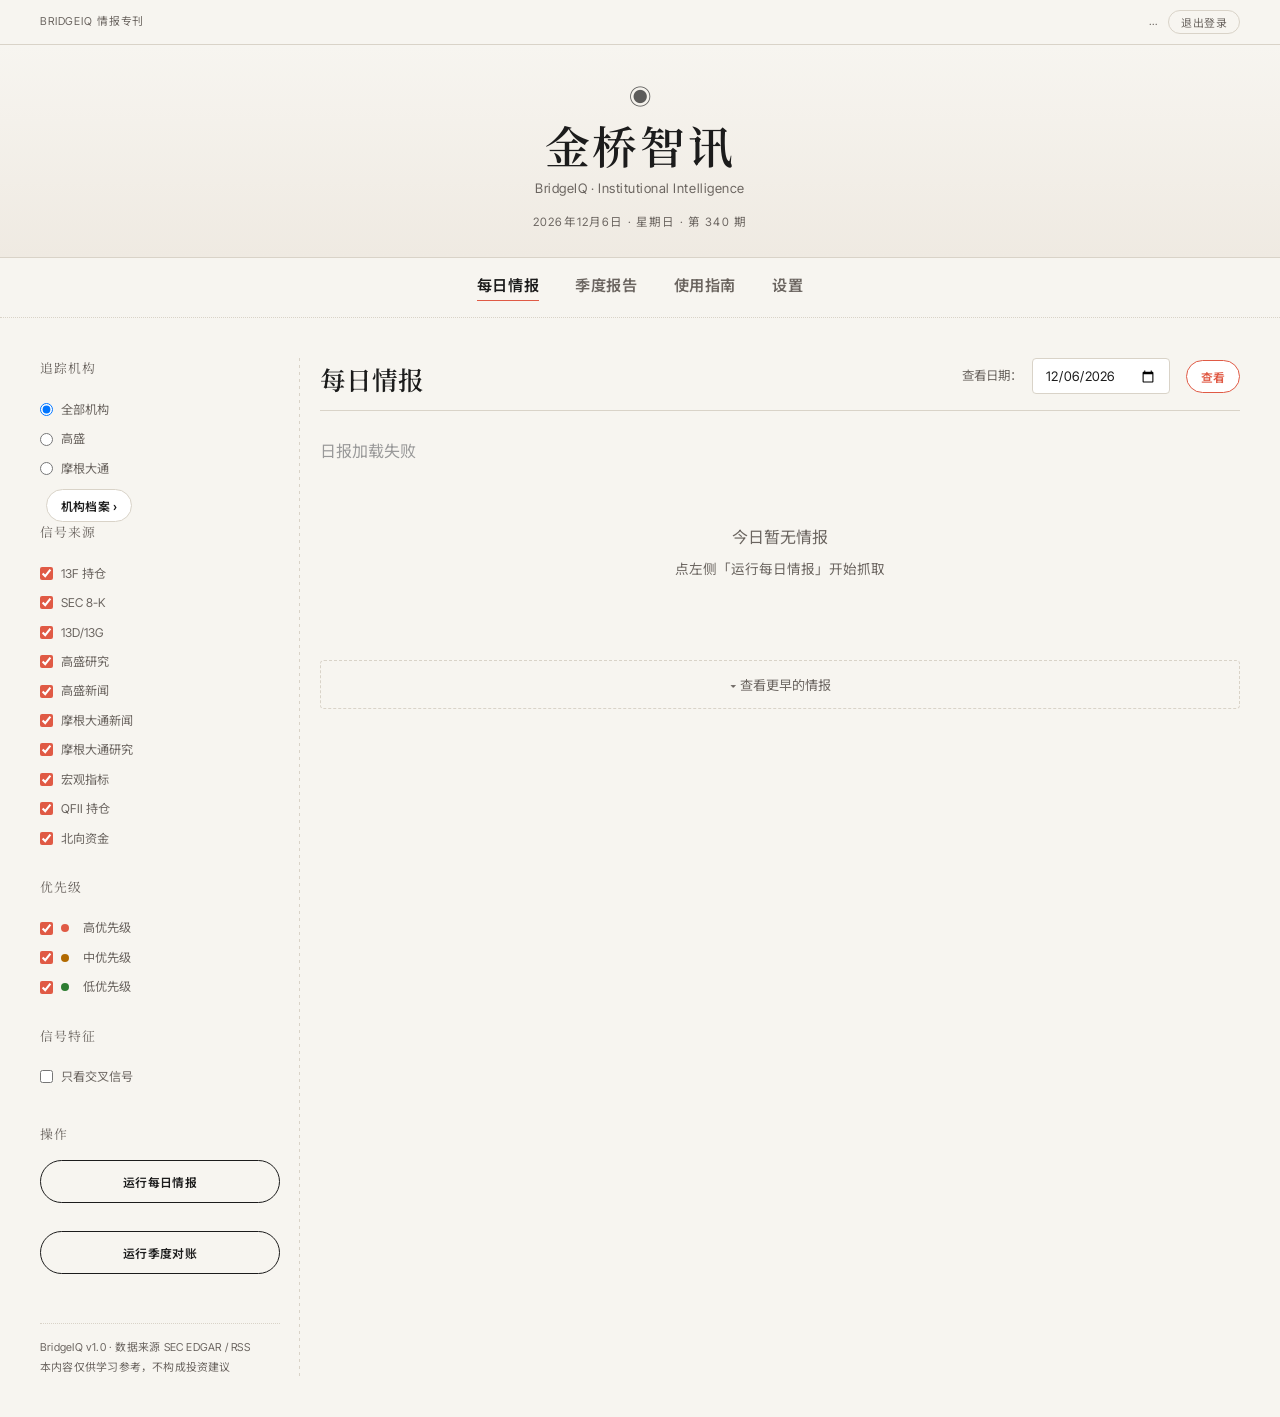
==== templates/dashboard.html @ b67dcf65 "merge: institution profile view" ====
<!DOCTYPE html>
<html lang="zh-CN">
<head>
    <meta charset="UTF-8">
    <meta name="viewport" content="width=device-width, initial-scale=1.0">
    <title>BridgeIQ 金桥智讯</title>
<link rel="preconnect" href="https://fonts.gstatic.com" crossorigin>
    <link rel="stylesheet" href="https://fonts.googleapis.com/css2?family=Inter+Tight:wght@400;500;600;700&family=Noto+Serif+SC:ital,wght@0,400;0,600;0,700;1,400;1,600&family=Noto+Sans+SC:wght@400;500;700&family=JetBrains+Mono:wght@500&display=swap" media="print" onload="this.media='all'">
    <link rel="stylesheet" href="/static/css/magazine.css">
</head>
<body>

<!-- Mobile topbar + drawer mask (desktop: display:none) -->
<div class="mobile-topbar">
    <button class="menu-btn" onclick="toggleDrawer()" aria-label="菜单">☰</button>
    <span class="page-title" id="mobilePageTitle">每日情报</span>
</div>
<div class="mobile-mask" id="mobileMask" onclick="toggleDrawer(false)"></div>

<!-- ====== TOP BAR ====== -->
<div class="topbar">
    <span>BridgeIQ 情报专刊</span>
    <span class="user-chip"><span id="currentUser">…</span><button class="logout-btn" onclick="logout()">退出登录</button></span>
</div>

<!-- ====== MASTHEAD ====== -->
<header class="masthead">
    <div class="mark">◉</div>
    <div class="title">金桥智讯</div>
    <div class="sub">BridgeIQ · Institutional Intelligence</div>
    <div class="date" id="mastheadDate"></div>
</header>

<!-- ====== NAV ====== -->
<ul class="nav-strip" id="mainNav">
    <li class="active" data-view="daily">每日情报</li>
    <li data-view="quarter">季度报告</li>
    <li data-view="guide">使用指南</li>
    <li data-view="settings">设置</li>
</ul>

<div class="paper-body">
<!-- ====== LEFT RAIL ====== -->
<aside class="left-rail" id="leftRail">
    <div class="rail-section" id="signalFilterSection" style="display:none;">
        <h3>追踪机构</h3>
        <div class="signal-filter" id="institutionFilterBox">
            <label><input type="radio" name="institution" checked onchange="onInstitutionChange()" value=""> 全部机构</label>
            <label><input type="radio" name="institution" onchange="onInstitutionChange()" value="gs"> 高盛</label>
            <label><input type="radio" name="institution" onchange="onInstitutionChange()" value="jpm"> 摩根大通</label>
            <button type="button" class="btn-sm" style="margin-top:6px" onclick="switchMainView('institution')">机构档案 ›</button>
        </div>
        <h3>信号来源</h3>
        <div class="signal-filter">
            <span id="sourceFilterBox">
            <label><input type="checkbox" checked onchange="onFilterChange()" class="filter-source" value="13F"> 13F 持仓</label>
            <label><input type="checkbox" checked onchange="onFilterChange()" class="filter-source" value="8-K"> SEC 8-K</label>
            <label><input type="checkbox" checked onchange="onFilterChange()" class="filter-source" value="13D/13G"> 13D/13G</label>
            <label><input type="checkbox" checked onchange="onFilterChange()" class="filter-source" value="research_view"> 高盛研究</label>
            <label><input type="checkbox" checked onchange="onFilterChange()" class="filter-source" value="news"> 高盛新闻</label>
            <label><input type="checkbox" checked onchange="onFilterChange()" class="filter-source" value="news_jpm"> 摩根大通新闻</label>
            <label><input type="checkbox" checked onchange="onFilterChange()" class="filter-source" value="jpm_research"> 摩根大通研究</label>
            <label><input type="checkbox" checked onchange="onFilterChange()" class="filter-source" value="macro_view"> 宏观指标</label>
            <label><input type="checkbox" checked onchange="onFilterChange()" class="filter-source" value="qfii"> QFII 持仓</label>
            <label><input type="checkbox" checked onchange="onFilterChange()" class="filter-source" value="northbound"> 北向资金</label>
            </span>
        </div>
        <h3 class="mt-24">优先级</h3>
        <div class="signal-filter">
            <label><input type="checkbox" checked onchange="onFilterChange()" class="filter-strength" value="high"> <span class="dot dot-high"></span>高优先级</label>
            <label><input type="checkbox" checked onchange="onFilterChange()" class="filter-strength" value="medium"> <span class="dot dot-medium"></span>中优先级</label>
            <label><input type="checkbox" checked onchange="onFilterChange()" class="filter-strength" value="low"> <span class="dot dot-low"></span>低优先级</label>
        </div>
        <h3 class="mt-24">信号特征</h3>
        <div class="signal-filter">
            <label><input type="checkbox" id="filterCrossOnly" onchange="onFilterChange()"> 只看交叉信号</label>
        </div>
    
    </div>

    <div class="rail-section">
        <h3>操作</h3>
        <button class="run-btn" id="runDailyBtn" onclick="runDailyIntel()">运行每日情报</button>
        <div class="run-msg" id="runDailyMsg"></div>
        <button class="run-btn" id="runPipelineBtn" onclick="runPipeline()">运行季度对账</button>
        <div class="run-msg" id="runPipelineMsg"></div>
    </div>

    <div class="rail-note">
        BridgeIQ v1.0 · 数据来源 SEC EDGAR / RSS<br>
        本内容仅供学习参考，不构成投资建议
    </div>
</aside>

<!-- ====== MAIN CONTENT ====== -->
<main class="main-col" id="mainContent">
    <div class="loading">加载中...</div>
</main>
</div>

<!-- ====== USER GUIDE (rendered into #mainContent on demand) ====== -->
<template id="guideTpl">
<div class="guide-doc">
    <div class="guide-hero">
        <h2>系统使用指南</h2>
        <p>看完这一页，就能独立使用 BridgeIQ。</p>
        <div class="guide-toc">
            <a href="#g-what">系统是什么</a>
            <a href="#g-start">三分钟上手</a>
            <a href="#g-sources">信号源科普</a>
            <a href="#g-priority">优先级</a>
            <a href="#g-pages">页面说明</a>
            <a href="#g-freq">更新频率</a>
            <a href="#g-faq">常见问题</a>
        </div>
    </div>

    <div class="card" id="g-what">
        <h3>一、这个系统是干什么的？</h3>
        <p>一句话：<strong>自动盯着高盛、摩根大通等外资机构在公开市场上的各种动作，每天汇总成一份中文情报送到你眼前。</strong></p>
        <p>美国证监会（SEC）要求像高盛这样的大机构定期公开披露大量信息，比如买了哪些股票、公司发生了什么大事。这些信息虽然公开，但分散在不同网站、全是英文、格式晦涩。本系统会自动把它们抓回来，由 AI 筛选出重要内容并翻译成中文，整理成你每天花几分钟就能看完的情报日报。</p>
        <div class="warn">所有信息都来自公开渠道，且存在不同程度的滞后；本系统仅供学习参考，<strong>不构成任何投资建议</strong>。</div>
    </div>

    <div class="card" id="g-start">
        <h3>二、三分钟快速上手</h3>
        <ol>
            <li><strong>打开网页</strong>，默认就是「每日情报」页：最上面是 AI 自动生成的今日日报，下面是一条一条的原始信号。</li>
            <li>今天还没有情报？点左侧边栏的 <strong>「运行每日情报」</strong>，等一两分钟，页面会自动刷新出结果。</li>
            <li><strong>高优先级信号</strong>的 AI 解读会自动生成并直接展示；其它信号感兴趣就点卡片上的 <strong>「AI 解读」</strong>，AI 会用中文解释这条消息意味着什么。</li>
            <li>想看高盛上个季度到底买了什么股票？点左侧 <strong>「季度报告」</strong>。</li>
            <li>手机上也能用：点左上角 <strong>☰</strong> 展开同样的菜单，功能完全一致。</li>
        </ol>
    </div>

    <div class="card" id="g-sources">
        <h3>三、信号源科普（重点）</h3>
        <p>系统的情报来自多个「信号源」，左侧边栏的「信号筛选」里可以按来源勾选/取消。下面逐一解释每个来源是什么意思。</p>

        <h4><span class="src-tag t13f">13F</span>13F 持仓 —— 高盛每个季度买了什么股票</h4>
        <p><strong>是什么：</strong>SEC 规定，凡是管理资产超过 1 亿美元的投资机构，每个季度结束后都必须提交一份叫「13F」的表格，如实列出自己持有的全部美股（哪些公司、多少股、值多少钱）。高盛也必须提交。</p>
        <p><strong>有什么用：</strong>这是唯一能直接看到「高盛买了什么」的官方渠道。对比前后两个季度的 13F，就能看出它在加仓什么、抛售什么。</p>
        <div class="warn">两个重要局限：① <strong>滞后最长 45 天</strong>——比如一季度的持仓最晚 5 月 15 日才披露，你看到的是一两个月前的动作；② 13F 只包含<strong>美股多头持仓</strong>，看不到做空、债券、期权等操作。所以它适合观察中长期布局，不适合抄短线作业。</div>

        <h4><span class="src-tag t8k">8-K</span>SEC 8-K —— 公司突发大事的「官方快讯」</h4>
        <p><strong>是什么：</strong>上市公司一旦发生重大事件，必须在 <strong>4 个工作日</strong>内向 SEC 提交一份「8-K」临时报告。所谓重大事件包括：高管辞职或上任、并购收购、财报发布、债务违约、退市风险等。</p>
        <p><strong>有什么用：</strong>8-K 相当于公司突发新闻的「官方版本」，比媒体报道更权威、更及时。系统会盯住高盛自身及关联公司的 8-K，一有大事你马上就能看到。</p>

        <h4><span class="src-tag t13d">13D/13G</span>13D / 13G —— 大股东「举牌」公告</h4>
        <p><strong>是什么：</strong>任何投资者买入某家上市公司超过 <strong>5%</strong> 的股份，都必须向 SEC 公开申报，俗称「举牌」。申报分两种：</p>
        <ul>
            <li><strong>13D（积极投资）</strong>：买方打算干预公司经营（比如要求更换管理层、推动并购），必须在 10 天内申报。出现 13D 通常意味着「大事要发生」。</li>
            <li><strong>13G（被动投资）</strong>：买方只是单纯财务投资、不打算插手管理，申报期限更宽松。高盛这类机构的大部分持仓走的就是 13G。</li>
        </ul>
        <p><strong>有什么用：</strong>当高盛对某家公司的持股突破 5% 时，13D/13G 能比 13F 更早暴露它的重仓动作，是弥补 13F 滞后的重要补充。</p>

        <h4>三个 SEC 信号源对比</h4>
        <table>
            <tr><th>信号源</th><th>回答的问题</th><th>披露频率</th><th>时效性</th></tr>
            <tr><td><strong>13F</strong></td><td>高盛整体持仓长什么样？</td><td>每季度一次</td><td>滞后最长 45 天</td></tr>
            <tr><td><strong>8-K</strong></td><td>公司出了什么突发大事？</td><td>事件发生后 4 个工作日内</td><td>很及时</td></tr>
            <tr><td><strong>13D/13G</strong></td><td>谁在重仓（超过 5%）某公司？</td><td>突破 5% 后申报（13D 为 10 天内）</td><td>较及时</td></tr>
        </table>

        <h4>其他信号源</h4>
        <ul>
            <li><strong>高盛研究</strong>：高盛官方发布的研究观点和市场展望。</li>
            <li><strong>新闻</strong>：主流财经媒体中与高盛相关的报道（系统会自动过滤和高盛无关的噪音）。</li>
            <li><strong>宏观指标</strong>：高盛经济学家对美联储利率、GDP 等宏观问题的最新判断。</li>
            <li><strong>自定义网页 / 主题订阅</strong>：在「设置」里添加你关心的网页或关键词主题，系统会一并盯梢，由 AI 预筛出相关内容。</li>
        </ul>
    </div>

    <div class="card" id="g-priority">
        <h3>四、信号优先级怎么看？</h3>
        <p>每条信号都会被自动评一个优先级，左侧筛选区可以按优先级过滤：</p>
        <ul>
            <li><span class="dot dot-high"></span><strong>高优先级</strong>：值得当天就看，比如大额持仓变动、高管变动、官方重大公告。这类信号的 AI 解读会在抓取后自动生成，直接展示在卡片下方，无需点击。</li>
            <li><span class="dot dot-medium"></span><strong>中优先级</strong>：有一定参考价值，扫一眼标题即可。</li>
            <li><span class="dot dot-low"></span><strong>低优先级</strong>：背景信息，知道有这回事就行。</li>
        </ul>
        <div class="tip">日常用法：只看「高优先级」加顶部 AI 日报，一分钟掌握全局；有空再展开中低优先级。</div>
    </div>

    <div class="card" id="g-pages">
        <h3>五、各个页面怎么用</h3>
        <h4>每日情报（默认页）</h4>
        <ul>
            <li><strong>顶部 AI 日报</strong>：当天所有信号的 AI 中文汇总，先读它。</li>
            <li><strong>今日情报列表</strong>：一条条原始信号。高优先级信号的 AI 解读已自动展开在卡片下方；中低优先级信号点「AI 解读」生成详解（结果有缓存，不重复消耗 AI 额度）。</li>
            <li><strong>查看日期</strong>：页面顶部可选择任意历史日期回溯当天的情报。</li>
            <li><strong>更早的情报</strong>：页面底部折叠区，展开可看最近 30 天。</li>
            <li><strong>重新生成日报</strong>：系统每小时自动抓取，抓到新情报后会自动重写日报，一般不用你操心。如果刚好在新情报入库、日报还没自动更新的间隙，卡片上会出现橙色提醒（"生成时只有 N 条，现在已有 M 条"），点卡片底部的「重新生成」可以不等定时任务、立刻让 AI 基于最新情报重写一份。</li>
        </ul>
        <h4>季度报告</h4>
        <ul>
            <li>页面顶部下拉框选择季度，下方标签栏可切换：<strong>全部</strong>（一屏到底的长页面，依次为：AI 季度洞察 → 重点标的分析 → 持仓变化 → 高优先级信号 → 前十大持仓）、<strong>概览</strong>（关键数据）、<strong>AI 分析</strong>（含 AI 季度洞察：调仓解读、A 股题材映射、宏观看点）、<strong>持仓变化</strong>（与上一季度对比：新建仓/增持/减持/清仓）、<strong>多源信号</strong>（当季相关情报）、<strong>持仓明细</strong>（默认按公司汇总，可切换"原始明细"）。</li>
            <li><strong>AI 季度洞察</strong>和<strong>重点标的分析</strong>都可以点「重新生成」刷新内容。</li>
        </ul>
        <h4>设置</h4>
        <ul>
            <li><strong>大模型管理</strong>：配置 AI 的 API Key（支持 Kimi 等 Anthropic 兼容接口），可添加多个模型并设置默认。</li>
            <li><strong>信号源开关</strong>：不想看的来源直接关掉，流水线会跳过它。</li>
            <li><strong>自定义源</strong>：添加自己的网页源 / 主题订阅，AI 会帮你预筛内容是否相关。</li>
        </ul>
        <h4>左侧两个按钮的区别</h4>
        <ul>
            <li><strong>运行每日情报</strong>：立刻抓取今天的多源信号并生成日报（平时系统每小时自动跑一次，这个按钮用于你想「现在就要」的时刻）。</li>
            <li><strong>运行季度对账</strong>：抓取最新的 13F 持仓并生成季度报告（系统每周一早 9 点自动检查一次有没有新的 13F 申报；13F 本身每季度才披露一次，所以平时大多空手而归，披露截止日后用它手动补跑即可）。</li>
        </ul>
        <p>两个按钮点击后都会出现<strong>实时进度面板</strong>：左侧显示流水线的四个步骤，右侧逐个信号源显示抓取状态（进行中 → 成功 / 失败），让你清楚知道系统正在做什么。</p>
    </div>

    <div class="card" id="g-freq">
        <h3>六、各板块更新频率</h3>
        <p>系统在后台有一个定时任务，自动保持各板块内容新鲜。下面是每个板块的更新节奏（全部为北京时间）：</p>
        <table>
            <tr><th>板块</th><th>更新频率</th><th>说明</th></tr>
            <tr><td><strong>每日情报信号</strong></td><td>每小时自动抓取一次（整点）</td><td>8-K、13D/13G、高盛研究、新闻、宏观、自定义源全部每小时扫一遍，只抓新内容</td></tr>
            <tr><td><strong>AI 每日日报</strong></td><td>抓到新情报后自动重新生成</td><td>没有新情报时不重复生成，不浪费 AI 额度</td></tr>
            <tr><td><strong>单条 AI 解读</strong></td><td>高优先级：抓取后自动生成；其它：手动点击生成</td><td>生成后缓存并自动展开（高优先级），重复看不消耗额度</td></tr>
            <tr><td><strong>13F 持仓（季度对账）</strong></td><td>每周一早 9 点自动检查</td><td>13F 本身每季度才披露一次（截止日 5/15、8/14、11/14、2/14），平时检查多为空跑</td></tr>
            <tr><td><strong>季度报告（AI 洞察、重点标的）</strong></td><td>生成后长期缓存</td><td>内容不会自动变，点「重新生成」才会更新</td></tr>
            <tr><td><strong>历史情报保留</strong></td><td>最近 90 天</td><td>更早的信号随每次抓取自动清理，历史日报和季度报告不受影响</td></tr>
        </table>
        <div class="tip">所有自动任务失败都不会影响你已保存的数据，下次到点会自动重试；手动按钮随时可用。</div>
    </div>

    <div class="card" id="g-faq">
        <h3>七、常见问题</h3>
        <p><strong>Q：为什么 13F 持仓数据是一两个月前的？</strong><br>
        A：这是 SEC 规则决定的，所有机构都一样，最长滞后 45 天。想更早发现重仓线索，多留意 13D/13G 信号。</p>
        <p><strong>Q：为什么有些新闻看起来和高盛关系不大？</strong><br>
        A：系统默认只保留与高盛相关的新闻并会定期清理噪音；如有个别漏网之鱼，可在设置里关闭「新闻」源，或调整自定义主题。</p>
        <p><strong>Q：日报里写的条数和下面的实际情报数量对不上？</strong><br>
        A：情报是全天陆续入库的。系统每小时抓到新情报后会自动重写日报，一般过一会儿数量就对上了；如果你正好卡在新情报刚入库、日报还没自动更新的间隙，卡片上会出现橙色提醒，点「重新生成」可立刻更新到最新内容。</p>
        <p><strong>Q：AI 解读和日报会重复消耗额度吗？</strong><br>
        A：不会重复消耗。单条解读和每日日报都有缓存，同一内容只调用一次 AI。会触发新调用的情况只有三种：高优先级信号抓取后自动生成解读、系统抓到新情报自动更新日报、你主动点「AI 解读」或「重新生成」。</p>
        <p><strong>Q：我的 API Key 安全吗？</strong><br>
        A：Key 只保存在你自己服务器的本地数据库里，不会外传；代码中也没有硬编码任何密钥。</p>
        <p><strong>Q：手机上功能完整吗？</strong><br>
        A：完整。点左上角 ☰ 展开菜单，所有功能都能使用。</p>
        <div class="warn">再次提醒：本系统所有内容仅供学习参考，不构成投资建议。投资有风险，决策需谨慎。</div>
    </div>
</div>
</template>

<script>
// ====== Auth: redirect to login on 401 for every API call ======
const _rawFetch = window.fetch.bind(window);
window.fetch = async (...args) => {
    const resp = await _rawFetch(...args);
    if (resp.status === 401 && !String(args[0]).includes('/api/auth/')) {
        window.location.href = '/login';
    }
    return resp;
};

let currentUser = null; // {username, role}

// ====== State ======
let currentQuarter = null;
let reportData = null;
let reports = [];
let currentQuarterTab = 'all'; // 'all' = stacked long page
let currentInstitution = '';
let dailyData = [];       // signals from /api/signals/recent (earlier range view)
let todayData = [];       // today's signals (today view)
let dailyDays = 30;       // current day range
let currentView = 'daily'; // 'daily' | 'quarter'

// ====== Logout ======
async function logout() {
    try { await fetch('/api/auth/logout', {method: 'POST'}); } catch(e) { /* ignore */ }
    window.location.href = '/login';
}

// ====== Init ======
async function init() {
    onInstitutionChange();
    // Masthead date: today + weekday + issue number (day of year)
    const now = new Date();
    const weekDays = ['星期日', '星期一', '星期二', '星期三', '星期四', '星期五', '星期六'];
    const issue = Math.floor((now - new Date(now.getFullYear(), 0, 1)) / 86400000) + 1;
    const dateEl = document.getElementById('mastheadDate');
    if (dateEl) {
        dateEl.textContent = `${now.getFullYear()}年${now.getMonth() + 1}月${now.getDate()}日 · ${weekDays[now.getDay()]} · 第 ${String(issue).padStart(3, '0')} 期`;
    }

    // Who am I? (middleware already guarantees a session; this drives role-based UI)
    try {
        const me = await (await fetch('/api/auth/me')).json();
        currentUser = me;
        const whoEl = document.getElementById('currentUser');
        if (whoEl) {
            const roleName = me.role === 'admin' ? '管理员' : '普通用户';
            whoEl.innerHTML = `${esc(me.username)}<span class="role-tag">${roleName}</span>`;
        }
        if (me.role !== 'admin') {
            const settingsNav = document.querySelector('#mainNav li[data-view="settings"]');
            if (settingsNav) settingsNav.style.display = 'none';
        }
    } catch(e) { console.error('Failed to load current user', e); }

    // Bind main nav (每日情报)
    document.querySelectorAll('#mainNav li').forEach(li => {
        li.addEventListener('click', () => switchMainView(li.dataset.view));
    });

    // Preload report list in background
    try {
        const resp = await fetch('/api/reports?institution=' + quarterInst());
        reports = await resp.json();
        if (reports.length > 0) currentQuarter = reports[0].quarter;
    } catch(e) { console.error('Failed to load reports', e); }

    // Default: daily intel view
    await buildSourceFilters();
    await switchMainView('daily');
    syncPipelineButton();
}

let _sourceLabels = {};

async function buildSourceFilters() {
    try {
        const resp = await fetch('/api/settings/sources');
        const sources = await resp.json();
        const box = document.getElementById('sourceFilterBox');
        if (!box) return;
        const prev = new Set([...document.querySelectorAll('.filter-source:checked')].map(cb => cb.value));
        box.innerHTML = sources.map(s => {
            _sourceLabels[s.name] = s.label;
            const checked = prev.size === 0 || prev.has(s.name) ? 'checked' : '';
            return `<label><input type="checkbox" ${checked} onchange="onFilterChange()" class="filter-source" value="${esc(s.name)}"> ${esc(s.label)}</label>`;
        }).join('');
    } catch(e) { console.error('Failed to build source filters', e); }
}

let loadSeq = 0;

async function loadQuarter(quarter) {
    currentQuarter = quarter;
    const seq = ++loadSeq;
    document.getElementById('mainContent').innerHTML = '<div class="loading">加载中...</div>';

    const inst = quarterInst();
    const reportUrl = inst === 'gs' ? `/reports/${quarter}.html` : `/reports/${inst}/${quarter}.html`;
    try {
        // JPM quarterly signals are out of scope (daily pipeline covers JPM);
        // only GS has a quarterly signal run to fetch.
        const [reportResp, signalsResp] = await Promise.all([
            fetch(reportUrl),
            inst === 'gs' ? fetch(`/api/signals/${quarter}`) : Promise.resolve(null),
        ]);
        if (reportResp.status === 404) {
            if (seq !== loadSeq) return;
            const label = inst === 'gs' ? '高盛' : '摩根大通';
            document.getElementById('mainContent').innerHTML =
                `<div class="loading">${label} ${quarter} 季度报告尚未生成，点击「运行季度对账」生成</div>`;
            return;
        }
        const html = await reportResp.text();
        const parser = new DOMParser();
        const doc = parser.parseFromString(html, 'text/html');

        // Signals come from the JSON API (404 = this quarter has no signal run yet)
        let signals = [];
        let sourceStatus = {};
        let signalsError = false;
        if (signalsResp && signalsResp.ok) {
            const signalData = await signalsResp.json();
            signals = Array.isArray(signalData.signals) ? signalData.signals : [];
            sourceStatus = signalData.source_status || {};
        } else if (signalsResp && signalsResp.status !== 404) {
            signalsError = true;
        }

        // Ignore stale responses if the user clicked another quarter meanwhile
        if (seq !== loadSeq) return;

        // Analysis and holdings are still extracted from the static HTML report
        reportData = {
            quarter: quarter,
            generated_at: extractMeta(doc, '报告生成时间'),
            sentiment: extractMeta(doc, '情绪信号'),
            confidence: extractMeta(doc, '置信度'),
            analysis: {
                summary: extractSection(doc, '总体摘要'),
                concentration: extractSection(doc, '集中度分析'),
                topHoldings: extractSection(doc, '前十大重仓股分析'),
                sector: extractSection(doc, '行业偏好'),
                signals: extractSection(doc, '交易信号'),
                risks: extractSection(doc, '风险提示'),
                retail: extractSection(doc, '散户可借鉴思路'),
            },
            keyTickers: extractTickers(doc),
            signals: signals,
            sourceStatus: sourceStatus,
            signalsError: signalsError,
            holdings: extractHoldings(doc),
            holdingsTotal: extractHoldingsTotal(doc),
        };
    } catch(e) {
        if (seq !== loadSeq) return;
        console.error('Failed to load report', e);
        reportData = null;
    }

    renderQuarterView();
}

// ====== Manual pipeline trigger ======
function setRunMsg(text, cls) {
    const el = document.getElementById('runPipelineMsg');
    el.textContent = text;  // textContent, never innerHTML — error text is untrusted
    el.className = 'run-msg' + (cls ? ' ' + cls : '');
}

async function runPipeline() {
    const btn = document.getElementById('runPipelineBtn');
    btn.disabled = true;
    setRunMsg('正在启动…', 'info');
    try {
        const resp = await fetch('/api/pipeline/run?institution=' + quarterInst(), {method: 'POST'});
        if (resp.status === 409) {
            setRunMsg('流水线正在运行中，请稍候', 'info');
        } else if (!resp.ok) {
            setRunMsg('启动失败，请稍后重试', 'err');
            btn.disabled = false;
            return;
        }
        setRunMsg('流水线运行中…（通常需要几分钟）', 'info');
        showProgressPanel();
        attachPipelineStream();
    } catch (e) {
        setRunMsg('网络错误，无法启动', 'err');
        btn.disabled = false;
    }
}

let _pipelineEventSource = null;

function attachPipelineStream() {
    const btn = document.getElementById('runPipelineBtn');
    if (_pipelineEventSource) { _pipelineEventSource.close(); _pipelineEventSource = null; }
    _pipelineEventSource = new EventSource('/api/pipeline/run/stream');
    const sourceStates = {};
    const steps = {};

    _pipelineEventSource.onmessage = function(e) {
        try {
            const data = JSON.parse(e.data);
            if (data.event === 'start') {
                data.sources.forEach(s => { sourceStates[s] = {status: 'waiting', count: 0, error: ''}; });
                updatePipelinePanel(sourceStates, steps);
            } else if (data.event === 'step') {
                steps[data.step] = data;
                updatePipelinePanel(sourceStates, steps);
            } else if (data.event === 'source_done') {
                sourceStates[data.source] = {status: data.status, count: data.count, error: data.error || ''};
                updatePipelinePanel(sourceStates, steps);
            } else if (data.event === 'complete') {
                _pipelineEventSource.close();
                _pipelineEventSource = null;
                btn.disabled = false;
                const errCount = (data.errors || []).length;
                if (errCount) {
                    setRunMsg('部分完成：' + (data.signal_count || 0) + ' 条信号，' + errCount + ' 个源出错', 'err');
                } else {
                    setRunMsg('数据已更新：' + (data.signal_count || 0) + ' 条信号', 'ok');
                }
                updatePipelinePanel(sourceStates, steps, data);
                refreshReports();
            } else if (data.event === 'job_error') {
                _pipelineEventSource.close();
                _pipelineEventSource = null;
                btn.disabled = false;
                setRunMsg('运行失败：' + data.error, 'err');
                updatePipelinePanel(sourceStates, steps, {signal_count: 0, errors: [data.error]});
            }
        } catch(ex) { console.error('SSE parse error', ex); }
    };

    _pipelineEventSource.onerror = function() {
        // EventSource auto-reconnects; the server replays the job's event log,
        // so a proxy timeout mid-run just re-syncs the panel from the log.
        if (_pipelineEventSource) {
            setRunMsg('连接中断，正在重连…', 'info');
        }
    };
}

// ====== Quarterly reconciliation live progress panel ======
function updatePipelinePanel(sourceStates, steps, summary) {
    const panel = document.getElementById('progressPanel');
    if (!panel) return;
    const sourceLabels = {'13F': '13F 持仓', '8-K': 'SEC 8-K 重大事件', 'news': 'RSS 新闻', ..._sourceLabels};
    const statusColors = {'waiting': '#999', 'ok': '#2e7d32', 'error': '#d32f2f'};
    const stepOrder = ['holdings', 'analysis', 'comparison', 'report'];
    const stepDefaults = {'holdings': '抓取 13F 持仓', 'analysis': 'AI 持仓分析', 'comparison': '季度持仓对比', 'report': '生成季度报告'};

    let html = '<h3 class="prog-title">季度对账进度</h3>';

    html += '<div class="prog-step">';
    stepOrder.forEach(key => {
        const st = steps[key];
        const color = st && st.status === 'done' ? '#2e7d32' : st && st.status === 'error' ? '#d32f2f' : '#999';
        const label = st && st.label ? st.label : stepDefaults[key];
        html += `<div class="prog-row">
            <span style="color:${color};"><span class="dot" style="background:${color};"></span>${esc(label)}</span>
            <span class="prog-detail">${st && st.detail ? esc(st.detail) : ''}</span>
        </div>`;
    });
    html += '</div>';

    if (Object.keys(sourceStates).length) {
        html += '<div class="prog-more">';
        for (const [name, state] of Object.entries(sourceStates)) {
            const color = statusColors[state.status] || '#999';
            const label = sourceLabels[name] || name;
            html += `<div class="prog-row-lg">
                <span class="prog-label"><span class="dot" style="background:${color};"></span>${esc(label)}</span>
                <span class="prog-status" style="color:${color};">
                    ${state.status === 'ok' ? state.count + ' 条信号' : state.status === 'error' ? esc(state.error).substring(0,50) : '等待中'}
                </span>
            </div>`;
        }
        html += '</div>';
    }

    if (summary) {
        const errCount = (summary.errors || []).length;
        html += `<div class="prog-summary">
            <strong>运行报告</strong><br>
            <span class="prog-line">对账季度：${esc(summary.quarter || '')}</span><br>
            <span class="prog-line">信号总数：${summary.signal_count || 0} 条</span><br>
            <span class="prog-line ${errCount ? 'err' : 'ok'}">${errCount ? errCount + ' 个源出错' : '全部成功'}</span>
            ${(summary.errors || []).map(e => `<div class="prog-err-line">${esc(String(e)).substring(0, 120)}</div>`).join('')}
        </div>
        <button class="run-btn mt-12" onclick="document.getElementById('progressPanel').style.display='none'">关闭</button>`;
    }

    panel.innerHTML = html;
}

// ====== Manual daily intel trigger (SSE progress) ======
function setDailyMsg(text, cls) {
    const el = document.getElementById('runDailyMsg');
    el.textContent = text;
    el.className = 'run-msg' + (cls ? ' ' + cls : '');
}

let _dailyEventSource = null;

async function runDailyIntel() {
    const btn = document.getElementById('runDailyBtn');
    btn.disabled = true;
    setDailyMsg('正在启动…', 'info');

    // Show progress panel
    showProgressPanel();

    // Close any existing SSE connection
    if (_dailyEventSource) { _dailyEventSource.close(); _dailyEventSource = null; }

    // Use SSE for real-time progress
    _dailyEventSource = new EventSource('/api/pipeline/run-daily/stream');
    const sourceStates = {};

    _dailyEventSource.onmessage = function(e) {
        try {
            const data = JSON.parse(e.data);
            if (data.event === 'start') {
                data.sources.forEach(s => {
                    sourceStates[s] = {status: 'waiting', count: 0, error: ''};
                });
                updateProgressPanel(sourceStates);
            } else if (data.event === 'source_done') {
                sourceStates[data.source] = {status: data.status, count: data.count, error: data.error || ''};
                updateProgressPanel(sourceStates);
            } else if (data.event === 'triage_note') {
                (sourceStates.__notes = sourceStates.__notes || []).push(data);
                updateProgressPanel(sourceStates);
            } else if (data.event === 'complete') {
                _dailyEventSource.close();
                _dailyEventSource = null;
                btn.disabled = false;
                const totalNew = data.new_signals || 0;
                const hasErrors = (data.errors || []).length > 0;
                if (hasErrors) {
                    setDailyMsg('部分完成：' + totalNew + ' 条新信号，' + data.errors.length + ' 个源出错', 'err');
                } else {
                    setDailyMsg('情报已更新：' + totalNew + ' 条新信号', 'ok');
                }
                updateProgressPanel(sourceStates, true, data);
                // Reload the active daily view (today view by default)
                setTimeout(() => {
                    if (document.getElementById('todayFeed')) loadTodayView();
                    else loadDailyIntel(dailyDays || 30);
                }, 1500);
            }
        } catch(ex) { console.error('SSE parse error', ex); }
    };

    _dailyEventSource.onerror = function(e) {
        if (_dailyEventSource) {
            _dailyEventSource.close();
            _dailyEventSource = null;
        }
        btn.disabled = false;
        setDailyMsg('SSE 连接中断，请手动刷新页面查看结果', 'err');
        updateProgressPanel(sourceStates, true);
    };
}

function showProgressPanel() {
    let panel = document.getElementById('progressPanel');
    if (panel) { panel.style.display = 'block'; panel.innerHTML = '<div class="loading">正在启动...</div>'; return; }

    panel = document.createElement('div');
    panel.id = 'progressPanel';
    panel.style.cssText = 'position:fixed;top:50%;left:50%;transform:translate(-50%,-50%);background:#fff;border:1px solid var(--rule);border-radius:4px;box-shadow:0 8px 32px rgba(0,0,0,0.12);padding:24px;z-index:1000;min-width:340px;max-width:90vw;';
    panel.innerHTML = '<div class="loading">正在启动...</div>';
    document.body.appendChild(panel);
}

function updateProgressPanel(sourceStates, isComplete, summary) {
    const panel = document.getElementById('progressPanel');
    if (!panel) return;

    const sourceLabels = {'8-K':'SEC 8-K 重大事件','13D/13G':'13D/13G 大动作','research_view':'高盛研究观点','news':'RSS 新闻','macro_view':'FRED 宏观', ..._sourceLabels};
    const statusColors = {'waiting':'#999','ok':'#2e7d32','error':'#d32f2f'};

    let html = '<h3 class="prog-title">每日情报抓取进度</h3>';
    for (const [name, state] of Object.entries(sourceStates)) {
        if (name === '__notes') continue;
        const color = statusColors[state.status] || '#999';
        const label = sourceLabels[name] || name;
        html += `<div class="prog-row-lg">
            <span class="prog-label"><span class="dot" style="background:${color};"></span>${esc(label)}</span>
            <span class="prog-status" style="color:${color};">
                ${state.status === 'ok' ? state.count + ' 条信号' : state.status === 'error' ? esc(state.error).substring(0,50) : '等待中'}
            </span>
        </div>`;
    }

    (sourceStates.__notes || []).forEach(n => {
        html += `<div class="prog-err-line">${esc(sourceLabels[n.source] || n.source)}：${esc(n.note)}</div>`;
    });

    if (isComplete && summary) {
        html += `<div class="prog-summary">
            <strong>运行报告</strong><br>
            <span class="prog-line">新增信号：${summary.new_signals || 0} 条</span><br>
            <span class="prog-line">参与评分：${summary.total_scored || 0} 条</span><br>
            <span class="prog-line ${(summary.errors||[]).length ? 'err' : 'ok'}">${(summary.errors||[]).length ? summary.errors.length + ' 个源出错' : '全部成功'}</span>
        </div>
        <button class="run-btn mt-12" onclick="document.getElementById('progressPanel').style.display='none'">关闭</button>`;
    }

    panel.innerHTML = html;
}

async function refreshReports() {
    try {
        const resp = await fetch('/api/reports?institution=' + quarterInst());
        reports = await resp.json();
        if (reports.length > 0) {
            currentQuarter = reports[0].quarter;  // newest first — a new run may add a quarter
        } else {
            currentQuarter = null;
        }
        await switchMainView('quarter');
    } catch (e) { console.error('Failed to refresh reports', e); }
}

// If a pipeline is already running when the page opens, attach to its live stream
async function syncPipelineButton() {
    try {
        const st = await (await fetch('/api/pipeline/status')).json();
        if (st.running) {
            document.getElementById('runPipelineBtn').disabled = true;
            setRunMsg('流水线运行中…（通常需要几分钟）', 'info');
            showProgressPanel();
            attachPipelineStream();
        }
    } catch (e) { /* status endpoint unreachable — leave button as-is */ }
    try {
        const ds = await (await fetch('/api/pipeline/run-daily/status')).json();
        if (ds.running) {
            document.getElementById('runDailyBtn').disabled = true;
            setDailyMsg('正在抓取最新信号…', 'info');
        }
    } catch (e) { /* status endpoint unreachable — leave button as-is */ }
}

// ====== Data extractors from static HTML ======
function extractMeta(doc, label) {
    const ps = doc.querySelectorAll('p');
    for (const p of ps) {
        if (p.textContent.includes(label)) {
            return p.textContent.replace(label + '：', '').replace(label + ':', '').trim();
        }
    }
    return '';
}

// Old reports merged sentiment and confidence into one <p>, so the raw strings
// can be like "偏多（科技板块）（置信度：85%）". Parse defensively.
function parseConfidence(raw) {
    if (!raw) return 0;
    const s = String(raw);
    let v = parseFloat(s.replace(/[%％]/g, ''));
    if (isNaN(v)) {
        const m = s.match(/(\d+(?:\.\d+)?)\s*[%％]/);
        v = m ? parseFloat(m[1]) : NaN;
    }
    if (isNaN(v)) return 0;
    if (v > 1) v = v / 100;
    return Math.min(Math.max(v, 0), 1);
}

function cleanSentiment(raw) {
    if (!raw) return '—';
    const s = String(raw)
        .replace(/（置信度[^）]*）/g, '')
        .replace(/\(置信度[^)]*\)/g, '')
        .trim();
    return s || '—';
}

function extractSection(doc, label) {
    const spans = doc.querySelectorAll('.label');
    for (const s of spans) {
        if (s.textContent.includes(label)) {
            return s.parentElement.textContent.replace(label + '：', '').replace(label + ':', '').trim();
        }
    }
    return '暂无数据';
}

function extractTickers(doc) {
    const h2s = doc.querySelectorAll('h2');
    for (const h2 of h2s) {
        if (h2.textContent.includes('重点标的')) {
            const card = h2.closest('.card');
            if (card) {
                const p = card.querySelector('p');
                return p ? p.textContent.split(',').map(s => s.trim()).filter(Boolean) : [];
            }
        }
    }
    return [];
}

function extractHoldings(doc) {
    const holdings = [];
    const table = doc.querySelector('table');
    if (!table) return holdings;
    const rows = table.querySelectorAll('tbody tr');
    rows.forEach(row => {
        const cells = row.querySelectorAll('td');
        if (cells.length >= 2) {
            holdings.push({
                name: cells[0].textContent.trim(),
                value: cells[1].textContent.trim(),
            });
        }
    });
    return holdings;
}

// The static report embeds only the top positions and stamps the full count
// on the table; 0 means "unknown / old report without the attribute".
function extractHoldingsTotal(doc) {
    const table = doc.querySelector('table[data-total-holdings]');
    if (!table) return 0;
    const n = Number(table.dataset.totalHoldings);
    return Number.isFinite(n) ? n : 0;
}

// ====== Quarter view render (selector + in-content tabs + panels) ======
const QUARTER_TABS = [
    ['all', '全部'],
    ['overview', '概览'],
    ['analysis', 'AI 分析'],
    ['changes', '持仓变化'],
    ['signals', '多源信号'],
    ['holdings', '持仓明细'],
];

function previousQuarterOf(q) {
    const i = reports.findIndex(r => r.quarter === q);
    return (i >= 0 && i + 1 < reports.length) ? reports[i + 1].quarter : '';
}

function renderQuarterView() {
    const main = document.getElementById('mainContent');
    if (!reportData) {
        main.innerHTML = '<div class="empty-state"><p>暂无数据</p></div>';
        return;
    }
    const options = reports.map((r, i) =>
        `<option value="${r.quarter}" ${r.quarter === currentQuarter ? 'selected' : ''}>${r.quarter}${i === 0 ? '（最新）' : ''}</option>`
    ).join('');
    main.innerHTML = `
        <div class="daily-header">
            <h2>季度报告</h2>
            <div class="date-picker-row">
                <span>选择季度：</span>
                <select id="quarterSelect" onchange="loadQuarter(this.value)">${options}</select>
            </div>
        </div>
        <div class="quarter-tabs">${QUARTER_TABS.map(([k, label]) =>
            `<button class="quarter-tab ${k === currentQuarterTab ? 'active' : ''}" data-qtab="${k}">${label}</button>`
        ).join('')}</div>
        <div id="quarterPanel"></div>`;
    document.querySelectorAll('.quarter-tab').forEach(b =>
        b.addEventListener('click', () => switchQuarterTab(b.dataset.qtab))
    );
    renderQuarterPanel();
}

function switchQuarterTab(tab) {
    currentQuarterTab = tab;
    document.querySelectorAll('.quarter-tab').forEach(b =>
        b.classList.toggle('active', b.dataset.qtab === tab)
    );
    renderQuarterPanel();
}

function renderQuarterPanel() {
    const el = document.getElementById('quarterPanel');
    if (!el || !reportData) return;
    const d = reportData;
    const filterSection = document.getElementById('signalFilterSection');
    const showFilter = currentQuarterTab === 'signals';
    if (filterSection && currentView === 'quarter') filterSection.style.display = showFilter ? 'block' : 'none';

    switch (currentQuarterTab) {
        case 'overview':
            el.innerHTML = renderOverview(d);
            break;
        case 'analysis':
            el.innerHTML = '<div id="insightSlot"><div class="loading">AI 季度洞察生成中...</div></div>' + renderAnalysis(d);
            loadQuarterInsight(d);
            break;
        case 'changes':
            el.innerHTML = '<div class="loading">加载中...</div>';
            loadQuarterChanges(d, el);
            break;
        case 'signals':
            el.innerHTML = renderSignalsPanel(d);
            renderSignals();
            break;
        case 'holdings':
            el.innerHTML = renderHoldingsPanel(d);
            break;
        case 'all':
        default:
            el.innerHTML = '<div id="insightSlot"><div class="loading">AI 季度洞察生成中...</div></div>'
                + '<div id="tickerSlot"><div class="loading">重点标的分析生成中...</div></div>'
                + '<div id="changesSlot"><div class="loading">加载中...</div></div>'
                + renderHighSignalsCard(d)
                + renderTopHoldingsCard(d);
            loadQuarterInsight(d);
            loadTickerProfiles(d);
            loadQuarterChanges(d, document.getElementById('changesSlot'));
            break;
    }
}

async function loadQuarterInsight(d, force = false) {
    const slot = document.getElementById('insightSlot');
    if (!slot) return;
    const prev = previousQuarterOf(d.quarter);
    if (force) slot.innerHTML = '<div class="loading">AI 季度洞察重新生成中...</div>';
    try {
        const params = new URLSearchParams();
        if (prev) params.set('previous', prev);
        params.set('institution', quarterInst());
        const query = `?${params.toString()}`;
        const resp = force
            ? await fetch(`/api/quarter-insight/${d.quarter}/regenerate${query}`, { method: 'POST' })
            : await fetch(`/api/quarter-insight/${d.quarter}${query}`);
        const r = await resp.json();
        if (r.report) {
            const formatted = formatMd(r.report);
            slot.innerHTML = `<div class="daily-report-card">
                <h3>${d.quarter} AI 季度洞察</h3>
                <div>${formatted}</div>
                <div class="mt-10"><button class="btn-sm" onclick="loadQuarterInsight(reportData, true)">重新生成</button></div>
            </div>`;
        } else {
            slot.innerHTML = '';
        }
    } catch (e) {
        slot.innerHTML = '<p class="muted">AI 季度洞察加载失败</p>';
    }
}

// ====== Key ticker profiles (AI-generated basic intro per top holding) ======
async function loadTickerProfiles(d, force = false) {
    const slot = document.getElementById('tickerSlot');
    if (!slot) return;
    if (force) slot.innerHTML = '<div class="loading">重点标的分析重新生成中...</div>';
    try {
        const tq = `?institution=${quarterInst()}`;
        const resp = force
            ? await fetch(`/api/ticker-profiles/${d.quarter}/regenerate${tq}`, { method: 'POST' })
            : await fetch(`/api/ticker-profiles/${d.quarter}${tq}`);
        const r = await resp.json();
        const profiles = Array.isArray(r.profiles) ? r.profiles : [];
        if (r.message || profiles.length === 0) {
            slot.innerHTML = '';
            return;
        }
        slot.innerHTML = renderTickerProfiles(d.quarter, profiles, r.error);
    } catch (e) {
        slot.innerHTML = '<p class="muted">重点标的分析加载失败</p>';
    }
}

function renderTickerProfiles(quarter, profiles, error) {
    const cards = profiles.map((p, i) => {
        const themes = Array.isArray(p.themes) ? p.themes : [];
        return `
        <div class="ticker-profile">
            <div class="tp-rank">${i + 1}</div>
            <div class="tp-main">
                <div class="tp-head">
                    <span class="tp-name">${esc(p.ticker)}</span>
                    ${p.cn_name ? `<span class="tp-cn">${esc(p.cn_name)}</span>` : ''}
                    ${p.sector ? `<span class="tp-sector">${esc(p.sector)}</span>` : ''}
                </div>
                ${themes.length ? `<div class="tp-themes">${themes.map(t => `<span class="tp-theme">${esc(t)}</span>`).join('')}</div>` : ''}
                ${p.intro ? `<p class="tp-intro">${esc(p.intro)}</p>` : ''}
            </div>
            <div class="tp-nums">
                <div class="tp-val mono">${fmtYi(p.value)}</div>
                <div class="tp-pct">${Number(p.pct).toFixed(2)}%</div>
            </div>
        </div>`;
    }).join('');
    const note = error === 'no_llm_configured'
        ? '<p class="muted">尚未配置大模型，仅展示持仓数据；在「设置」页添加大模型后可生成标的解析。</p>'
        : (error ? '<p class="muted">AI 标的解析暂不可用，仅展示持仓数据。</p>' : '');
    return `
        <div class="page-header">
            <h2>重点标的分析</h2>
            <span class="meta">${quarter} · 前十大重仓</span>
        </div>
        <div class="card">
            ${cards}
            ${note}
            <div class="mt-10"><button class="btn-sm" onclick="loadTickerProfiles(reportData, true)">重新生成</button></div>
        </div>
    `;
}

// ====== High-priority signals only (for the stacked "all" view) ======
function renderHighSignalsCard(d) {
    const high = d.signals.filter(s => s.strength === 'high');
    return `
        <div class="page-header">
            <h2>高优先级信号</h2>
            <span class="meta">共 ${high.length} 条 · ${d.quarter}</span>
        </div>
        <div class="card">
            ${high.length ? high.map(s => renderSignalCard(s)).join('') : '<p class="muted">本季度无高优先级信号</p>'}
        </div>
    `;
}

// ====== Top-10 holdings with portfolio share (for the stacked "all" view) ======
function renderTopHoldingsCard(d) {
    const companies = aggregateHoldingsByName(d.holdings);
    const total = companies.reduce((sum, c) => sum + c.value, 0) || 1;
    const rows = companies.slice(0, 10).map((c, i) => `
        <tr>
            <td class="c-muted">${i + 1}</td>
            <td><strong>${esc(c.name)}</strong></td>
            <td class="ta-r mono">${formatHoldingsValue(c.value)}</td>
            <td class="ta-r mono">${(c.value / total * 100).toFixed(2)}%</td>
        </tr>
    `).join('');
    return `
        <div class="page-header">
            <h2>前十大持仓</h2>
            <span class="meta">${d.quarter} · 占比为占全部披露持仓市值比例</span>
        </div>
        <div class="card">
            <div class="table-wrap"><div class="table-scroll">
            <table>
                <thead><tr><th class="w-40">#</th><th>公司名称</th><th class="ta-r">持仓价值（美元）</th><th class="ta-r">占比</th></tr></thead>
                <tbody>${rows || '<tr><td colspan="4" class="ta-c muted">暂无持仓数据</td></tr>'}</tbody>
            </table>
            </div></div>
        </div>
    `;
}

function fmtYi(v) {
    const n = Number(v);
    return Number.isFinite(n) ? (n / 1e8).toLocaleString('zh-CN', { maximumFractionDigits: 1 }) + ' 亿' : '-';
}

function renderChangeGroup(title, items, valueFn, badgeClass) {
    const rows = (items || []).slice(0, 10).map(it =>
        `<li><span>${esc(it.name_of_issuer || '')}</span><span class="val">${valueFn(it)}</span></li>`
    ).join('') || '<li class="muted">无</li>';
    return `<div class="card change-group">
        <h3>${title}<span class="change-count ${badgeClass}">${(items || []).length}</span></h3>
        <ul>${rows}</ul>
    </div>`;
}

function renderChangesCard(quarter, previous, r) {
    if (r.message) {
        return `<div class="card"><h3>持仓变化（${quarter} vs ${previous}）</h3><p class="muted">上一季度暂无持仓数据，无法进行环比对比。</p></div>`;
    }
    const hhi = Number(r.concentration_change || 0);
    const hhiText = `${hhi >= 0 ? '+' : ''}${hhi.toFixed(4)}（${hhi > 0 ? '持仓更集中' : hhi < 0 ? '持仓更分散' : '基本持平'}）`;
    const pct = it => {
        const prev = Number(it.value_prev), cur = Number(it.value);
        if (!prev) return '';
        const p = ((cur - prev) / prev * 100).toFixed(0);
        return `${fmtYi(prev)} → ${fmtYi(cur)}（${p > 0 ? '+' : ''}${p}%）`;
    };
    return `<div class="card mb-14">
            <h3>持仓变化（${quarter} vs ${previous}）</h3>
            <p class="card-note">金额单位：美元 · 增减持阈值为市值变动 ±20% · 集中度变化：${hhiText}</p>
        </div>
        <div class="change-grid">
            ${renderChangeGroup('🆕 新建仓', r.new_positions, it => fmtYi(it.value), 'new')}
            ${renderChangeGroup('增持', r.increased_positions, pct, 'inc')}
            ${renderChangeGroup('减持', r.decreased_positions, pct, 'dec')}
            ${renderChangeGroup('清仓', r.sold_positions, it => fmtYi(it.value), 'sold')}
        </div>`;
}

async function loadQuarterChanges(d, el) {
    if (!el) return;
    const prev = previousQuarterOf(d.quarter);
    if (!prev) {
        el.innerHTML = `<div class="card"><h3>持仓变化（对比上季）</h3><p class="muted">暂无上一季度数据，跑完下一季度对账后即可查看环比变化。</p></div>`;
        return;
    }
    try {
        const resp = await fetch(`/api/quarters/comparison?current=${d.quarter}&previous=${prev}`);
        const r = await resp.json();
        el.innerHTML = renderChangesCard(d.quarter, prev, r);
    } catch (e) {
        el.innerHTML = '<p class="muted">持仓变化加载失败</p>';
    }
}

function renderOverview(d) {
    const sigCount = d.signals.length;
    const highCount = d.signals.filter(s => s.strength === 'high').length;
    const confidence = parseConfidence(d.confidence);
    const sentiment = cleanSentiment(d.sentiment);

    let sentimentClass = 'neutral';
    if (sentiment.includes('偏多') || sentiment.includes('bullish')) sentimentClass = 'bullish';
    else if (sentiment.includes('偏空') || sentiment.includes('bearish')) sentimentClass = 'bearish';

    return `
        <div class="page-header">
            <h2>${d.quarter} 概览</h2>
            <span class="meta">${d.generated_at || ''}</span>
        </div>
        <div class="stats-row">
            <div class="stat-card">
                <div class="num">${d.keyTickers.length}</div>
                <div class="label">重点标的</div>
            </div>
            <div class="stat-card">
                <div class="num">${sigCount}</div>
                <div class="label">多源信号</div>
            </div>
            <div class="stat-card">
                <div class="num">${highCount}</div>
                <div class="label">高优先级信号</div>
            </div>
            <div class="stat-card">
                <span class="sentiment-tag ${sentimentClass}">${sentiment}</span>
                <div class="label ai-conf">AI 情绪判断
                    <span class="confidence-bar"><span class="fill" style="width:${confidence * 100}%"></span></span>
                    ${(confidence * 100).toFixed(0)}%
                </div>
            </div>
        </div>

        <div class="card">
            <h3>信号源状态</h3>
            <div class="chip-row">
                ${Object.entries(d.sourceStatus).map(([src, status]) => `
                    <span class="src-status ${status === 'ok' ? 'ok' : 'warn'}">
                        ${src}: ${status === 'ok' ? '正常' : '暂不可用'}
                    </span>
                `).join('')}
            </div>
        </div>

        <div class="card">
            <h3>重点标的</h3>
            <div class="chip-row-sm">
                ${d.keyTickers.map(t => `<span class="ticker-chip">${t}</span>`).join('')}
            </div>
        </div>

        ${d.signals.length > 0 ? `
        <div class="card">
            <h3>最新高优先级信号</h3>
            ${d.signals.filter(s => s.strength === 'high').slice(0, 3).map(s => renderSignalCard(s)).join('')}
            ${d.signals.filter(s => s.strength === 'high').length === 0 ? '<p class="muted">本季度无高优先级信号</p>' : ''}
        </div>
        ` : ''}
    `;
}

function renderAnalysis(d) {
    const a = d.analysis;
    const confidence = parseConfidence(d.confidence);
    return `
        <div class="page-header">
            <h2>AI 分析洞察</h2>
            <span class="meta">${d.quarter} · 置信度 ${(confidence * 100).toFixed(0)}%</span>
        </div>
        <div class="card"><h3>总体摘要</h3><p class="analysis-text">${a.summary}</p></div>
        <div class="card"><h3>集中度分析</h3><p class="analysis-text">${a.concentration}</p></div>
        <div class="card"><h3>前十大重仓股分析</h3><p class="analysis-text">${a.topHoldings}</p></div>
        <div class="card"><h3>行业偏好</h3><p class="analysis-text">${a.sector}</p></div>
        <div class="card"><h3>交易信号</h3><p class="analysis-text">${a.signals}</p></div>
        <div class="card"><h3>风险提示</h3><p class="analysis-text danger">${a.risks}</p></div>
        <div class="card"><h3>散户可借鉴思路</h3><p class="analysis-text">${a.retail}</p></div>
    `;
}

function renderSignalsPanel(d) {
    return `
        <div class="page-header">
            <h2>多源信号</h2>
            <span class="meta">共 ${d.signals.length} 条信号 · ${d.quarter}</span>
        </div>
        ${d.signalsError ? '<div class="card card-error"><p>信号数据加载失败，请稍后重试</p></div>' : ''}
        <div id="signalsContainer"></div>
    `;
}

function renderSignals() {
    const container = document.getElementById('signalsContainer');
    if (!container || !reportData) return;

    const activeSources = [...document.querySelectorAll('.filter-source:checked')].map(cb => cb.value);
    const activeStrengths = [...document.querySelectorAll('.filter-strength:checked')].map(cb => cb.value);

    const crossOnly = document.getElementById('filterCrossOnly')?.checked;
    let filtered = reportData.signals.filter(s => {
        const srcMatch = activeSources.includes(s.source);
        const strMatch = activeStrengths.includes(s.strength);
        if (crossOnly && !(s.cross_refs && s.cross_refs.length)) return false;
        return srcMatch && strMatch;
    });

    if (filtered.length === 0) {
        container.innerHTML = '<div class="empty-state"><p>没有匹配的信号，试试调整筛选条件</p></div>';
        return;
    }

    const grouped = { high: [], medium: [], low: [] };
    filtered.forEach(s => {
        const key = Object.prototype.hasOwnProperty.call(grouped, s.strength) ? s.strength : 'low';
        grouped[key].push(s);
    });

    let html = '';
    for (const [level, signals] of Object.entries(grouped)) {
        if (signals.length === 0) continue;
        const dotClass = level === 'high' ? 'dot-high' : level === 'medium' ? 'dot-medium' : 'dot-low';
        const label = level === 'high' ? '高优先级' : level === 'medium' ? '中优先级' : '低优先级';
        html += `<div class="card"><h3><span class="dot ${dotClass}"></span>${label}信号 (${signals.length})</h3>`;
        signals.forEach(s => { html += renderSignalCard(s); });
        html += '</div>';
    }
    container.innerHTML = html;
}

// Escape external content (RSS/SEC-derived) before injecting into innerHTML
function esc(v) {
    return String(v ?? '').replace(/[&<>"']/g, c => (
        { '&': '&amp;', '<': '&lt;', '>': '&gt;', '"': '&quot;', "'": '&#39;' }[c]
    ));
}

// Render the small markdown subset LLM output uses: headings, bold, hr.
function formatMd(text) {
    return esc(text)
        .replace(/\*\*([^*]+)\*\*/g, '<strong>$1</strong>')
        .replace(/^#### (.+)$/gm, '<h5>$1</h5>')
        .replace(/^### (.+)$/gm, '<h4>$1</h4>')
        .replace(/^## (.+)$/gm, '<h4>$1</h4>')
        .replace(/^(?:---|\*\*\*)\s*$/gm, '<hr>')
        .replace(/\n/g, '<br>');
}

function safeHttpUrl(u) {
    return /^https?:\/\//i.test(u || '') ? u : null;
}

function renderSignalCard(s) {
    const date = formatSignalDate(s.published_at);
    const hasCrossRefs = s.cross_refs && s.cross_refs.length > 0;
    const crossBadge = s.cross_institutional
        ? '<span class="cross-badge">跨机构共识</span>'
        : (hasCrossRefs ? '<span class="cross-badge">交叉信号</span>' : '');
    const strength = ['high', 'medium', 'low'].includes(s.strength) ? s.strength : 'low';
    const link = safeHttpUrl(s.url);
    const companies = Array.isArray(s.companies) ? s.companies : [];
    return `
        <div class="signal-card ${strength}" data-signal-id="${esc(s.id || '')}">
            <div class="sig-header">
                <span class="sig-source ${srcClass(s.source)}">${esc(s.source)}</span>
                <span class="sig-date">${esc(date)}</span>
            </div>
            <h4>${esc(s.title)} ${s.institution_id ? instBadge(s.institution_id) : ''}</h4>
            <p class="sig-summary">${esc(s.summary)}</p>
            <button type="button" class="sig-expand-btn" style="display:none" onclick="toggleSummary(this)">展开全文 ▾</button>
            <div class="sig-meta">
                ${companies.length ? `<span>${companies.map(esc).join(', ')}</span>` : ''}
                ${crossBadge}
                ${link ? `<a href="${esc(link)}" target="_blank" rel="noopener" class="sig-link">查看原文 →</a>` : ''}
            </div>
            ${hasCrossRefs ? `<div class="sig-cross-refs">${s.cross_refs.map(r => `<div class="sig-cross-ref">↔ ${esc(r)}</div>`).join('')}</div>` : ''}
        </div>
    `;
}

function formatSignalDate(publishedAt) {
    if (!publishedAt) return '';
    const dt = new Date(publishedAt);
    return isNaN(dt) ? String(publishedAt).slice(0, 10) : dt.toLocaleDateString('zh-CN');
}

function renderHoldingsPanel(d) {
    const mode = holdingsViewMode;
    const toggle = `
        <div class="holdings-toggle">
            <button class="${mode === 'aggregated' ? 'active' : ''}" onclick="setHoldingsView('aggregated')">按公司汇总</button>
            <button class="${mode === 'raw' ? 'active' : ''}" onclick="setHoldingsView('raw')">原始明细</button>
        </div>
    `;
    const partial = d.holdingsTotal && d.holdings.length < d.holdingsTotal;
    const banner = partial ? `
        <div class="holdings-partial">
            <span>当前显示市值前 ${d.holdings.length} 条，共 ${d.holdingsTotal.toLocaleString('en-US')} 条记录</span>
            <button id="loadAllHoldingsBtn" onclick="loadFullHoldings()">加载全部持仓</button>
        </div>
    ` : '';

    if (mode === 'aggregated') {
        const companies = aggregateHoldingsByName(d.holdings);
        const rows = companies.map((c, i) => `
            <tr>
                <td class="c-muted">${i + 1}</td>
                <td><strong>${c.name}</strong></td>
                <td class="ta-c c-muted">${c.count > 1 ? c.count + ' 笔' : ''}</td>
                <td class="ta-r mono">${formatHoldingsValue(c.value)}</td>
            </tr>
        `).join('');
        return `
            <div class="page-header">
                <h2>持仓明细</h2>
                <span class="meta">${d.quarter} · ${companies.length} 家公司（${partial ? '前 ' : '由 '}${d.holdings.length} 条记录${partial ? '的汇总' : '汇总'}）</span>
            </div>
            <div class="card">
                ${toggle}
                ${banner}
                <div class="table-wrap"><div class="table-scroll">
                <table>
                    <thead><tr><th class="w-40">#</th><th>公司名称</th><th class="ta-c">合并笔数</th><th class="ta-r">持仓价值合计（美元）</th></tr></thead>
                    <tbody>${rows || '<tr><td colspan="4" class="ta-c muted">暂无持仓数据</td></tr>'}</tbody>
                </table>
                </div></div>
            </div>
        `;
    }

    const rows = d.holdings.map((h, i) => `
        <tr>
            <td class="c-muted">${i + 1}</td>
            <td><strong>${h.name}</strong></td>
            <td class="ta-r mono">${h.value}</td>
        </tr>
    `).join('');

    return `
        <div class="page-header">
            <h2>持仓明细</h2>
            <span class="meta">${d.quarter} · ${partial ? '前 ' : ''}${d.holdings.length} 条记录${partial ? `（共 ${d.holdingsTotal.toLocaleString('en-US')} 条）` : ''}</span>
        </div>
        <div class="card">
            ${toggle}
            ${banner}
            <div class="table-wrap"><div class="table-scroll">
            <table>
                <thead><tr><th class="w-40">#</th><th>公司名称</th><th class="ta-r">持仓价值（美元）</th></tr></thead>
                <tbody>${rows || '<tr><td colspan="3" class="ta-c muted">暂无持仓数据</td></tr>'}</tbody>
            </table>
            </div></div>
        </div>
    `;
}

// ====== Holdings aggregation ======
let holdingsViewMode = 'aggregated';

function setHoldingsView(mode) {
    holdingsViewMode = mode;
    renderQuarterPanel();
}

// Fetch the complete holdings list on demand; the static report only embeds
// the top positions so quarter switching stays fast on a 5 Mbps uplink.
async function loadFullHoldings() {
    const btn = document.getElementById('loadAllHoldingsBtn');
    if (!reportData) return;
    if (btn) { btn.disabled = true; btn.textContent = '加载中…'; }
    try {
        const resp = await fetch(`/api/holdings/${reportData.quarter}?institution=${quarterInst()}`);
        if (!resp.ok) throw new Error(`HTTP ${resp.status}`);
        const data = await resp.json();
        reportData.holdings = (data.holdings || []).map(h => ({
            name: h.name,
            value: formatHoldingsValue(h.value),
        }));
        reportData.holdingsTotal = data.total || reportData.holdings.length;
        renderQuarterPanel();
    } catch (e) {
        if (btn) { btn.disabled = false; btn.textContent = '加载失败，点击重试'; }
    }
}

function parseHoldingsValue(text) {
    const n = Number(String(text).replace(/[^0-9.-]/g, ''));
    return Number.isFinite(n) ? n : 0;
}

function formatHoldingsValue(n) {
    return Math.round(n).toLocaleString('en-US');
}

function aggregateHoldingsByName(holdings) {
    const byName = new Map();
    holdings.forEach(h => {
        if (!byName.has(h.name)) byName.set(h.name, { name: h.name, value: 0, count: 0 });
        const agg = byName.get(h.name);
        agg.value += parseHoldingsValue(h.value);
        agg.count += 1;
    });
    return Array.from(byName.values()).sort((a, b) => b.value - a.value);
}

// ====== Main view switcher ======
async function switchMainView(view) {
    if (view === 'settings' && currentUser && currentUser.role !== 'admin') {
        return; // 非管理员无设置入口（服务端接口同样被拦截）
    }
    currentView = view;
    // Highlight sidebar nav
    document.querySelectorAll('#mainNav li').forEach(li => li.classList.remove('active'));
    const navItem = document.querySelector(`#mainNav li[data-view="${view}"]`);
    if (navItem) navItem.classList.add('active');

    const filterSection = document.getElementById('signalFilterSection');

    if (view === 'daily') {
        if (filterSection) filterSection.style.display = 'block';
        await loadTodayView();
    } else if (view === 'quarter') {
        if (filterSection) filterSection.style.display = 'block';
        // The preloaded report list may belong to another institution —
        // refetch for the current one before choosing a quarter.
        try {
            const resp = await fetch('/api/reports?institution=' + quarterInst());
            reports = await resp.json();
            if (!reports.some(r => r.quarter === currentQuarter)) {
                currentQuarter = reports.length > 0 ? reports[0].quarter : null;
            }
        } catch(e) { console.error('Failed to refresh quarter list', e); }
        if (currentQuarter) {
            await loadQuarter(currentQuarter);
        } else {
            document.getElementById('mainContent').innerHTML = '<div class="loading">暂无报告数据，请先运行季度对账</div>';
        }
    } else if (view === 'institution') {
        if (filterSection) filterSection.style.display = 'block';
        await renderInstitutionProfile();
    } else if (view === 'settings') {
        if (filterSection) filterSection.style.display = 'none';
        await renderSettings();
    } else if (view === 'guide') {
        if (filterSection) filterSection.style.display = 'none';
        renderGuide();
    }
}

// ====== Institution profile view ======
async function renderInstitutionProfile() {
    const main = document.getElementById('mainContent');
    const inst = quarterInst();  // "全部机构" 时默认高盛（档案必须是单机构）
    main.innerHTML = '<div class="loading">加载机构档案...</div>';
    try {
        const resp = await fetch(`/api/institutions/${inst}/overview`);
        if (!resp.ok) throw new Error(`HTTP ${resp.status}`);
        const d = await resp.json();
        const i = d.institution || {};
        const stats = d.stats || {};
        const lastAt = stats.last_signal_at
            ? new Date(stats.last_signal_at).toLocaleString('zh-CN') : '暂无';
        const reportCard = d.latest_report
            ? `<div class="daily-report-card"><h3>最新季度报告</h3>
                 <p><a href="${d.latest_report.path}" target="_blank">${esc(d.latest_report.quarter)} 季度报告 →</a></p></div>`
            : `<div class="daily-report-card"><h3>最新季度报告</h3>
                 <p class="muted">暂无，请到「季度报告」页运行季度对账生成</p></div>`;
        const recentHtml = (d.recent_signals || []).map(renderSignalCard).join('')
            || '<p class="muted">近 7 天暂无情报</p>';
        const crossHtml = (d.cross_signals || []).map(renderSignalCard).join('')
            || '<p class="muted">近 30 天暂无跨机构交叉信号</p>';
        main.innerHTML = `
            <h2>${esc(i.display_name || inst)} · 机构档案</h2>
            <div class="daily-report-card">
                <p><strong>${esc(i.display_name || '')}</strong>（${esc(i.name || '')}）
                   · CIK ${esc(i.cik || '—')} · ${i.enabled ? '追踪中' : '已停用'}</p>
                <p>近 7 天情报 <strong>${stats.signals_7d ?? 0}</strong> 条
                   · 高优先级 <strong>${stats.high_7d ?? 0}</strong> 条
                   · 最近更新 ${esc(lastAt)}</p>
            </div>
            ${reportCard}
            <h2>近 7 天情报</h2>
            <div id="instRecentBox">${recentHtml}</div>
            <h2>跨机构交叉信号（30 天）</h2>
            <div id="instCrossBox">${crossHtml}</div>
        `;
        addAiToggles(main);
        main.querySelectorAll('.signal-card').forEach(updateSummaryToggle);
    } catch (e) {
        console.error(e);
        main.innerHTML = '<div class="loading">机构档案加载失败</div>';
    }
}

// ====== User guide view ======
function renderGuide() {
    const tpl = document.getElementById('guideTpl');
    const main = document.getElementById('mainContent');
    if (!tpl || !main) return;
    main.innerHTML = '';
    main.appendChild(tpl.content.cloneNode(true));
    window.scrollTo(0, 0);
}

// ====== Daily intel view ======
// ====== Today view (default daily view) ======
async function loadTodayView() {
    dailyDays = null;  // today mode
    document.getElementById('mainContent').innerHTML = '<div class="loading">加载中...</div>';
    const today = new Date().toISOString().slice(0, 10);
    try {
        const resp = await fetch(`/api/signals/date/${today}?institution=${currentInstitution}`);
        if (!resp.ok) throw new Error(`HTTP ${resp.status}`);
        const json = await resp.json();
        todayData = json.signals || [];
    } catch (e) {
        console.error('Failed to load today signals', e);
        todayData = [];
    }
    renderTodayView(today);
    loadDailyReport(today);  // auto: cached -> instant; missing -> generated on demand
}

function renderTodayView(today) {
    document.getElementById('mainContent').innerHTML = `
        <div class="daily-header">
            <h2>每日情报</h2>
            <div class="date-picker-row">
                <span>查看日期：</span>
                <input type="date" id="dailyDatePicker" value="${today}" onchange="loadDateSignals(this.value)">
                <button class="btn-sm primary" onclick="loadDateSignals(document.getElementById('dailyDatePicker').value)">查看</button>
            </div>
        </div>
        <div id="dailyReportContainer"></div>
        <div id="todayFeed"></div>
        <div class="earlier-section">
            <button class="earlier-toggle" id="earlierToggle" onclick="toggleEarlier()">▾ 查看更早的情报</button>
            <div id="earlierBody" style="display:none;"></div>
        </div>`;
    renderTodayFeed();
}

function renderTodayFeed() {
    const el = document.getElementById('todayFeed');
    if (!el) return;
    const filtered = filterSignalsBy(todayData);
    if (filtered.length === 0) {
        el.innerHTML = `<div class="empty-state">
            <p>今日暂无情报</p>
            <p class="feed-hint">点左侧「运行每日情报」开始抓取</p>
        </div>`;
        return;
    }
    el.innerHTML = `<h3 class="today-title">今日情报（${filtered.length} 条）</h3>
        <div class="daily-feed">${filtered.map(s => renderSignalCard(s)).join('')}</div>`;
    addAiToggles(el);
}

function filterSignalsBy(data) {
    const activeSources = [...document.querySelectorAll('.filter-source:checked')].map(cb => cb.value);
    const activeStrengths = [...document.querySelectorAll('.filter-strength:checked')].map(cb => cb.value);
    const crossOnly = document.getElementById('filterCrossOnly')?.checked;
    return data.filter(s => {
        if (!activeSources.includes(s.source) || !activeStrengths.includes(s.strength)) return false;
        if (crossOnly && !(s.cross_refs && s.cross_refs.length)) return false;
        return true;
    });
}

async function toggleEarlier() {
    const body = document.getElementById('earlierBody');
    const btn = document.getElementById('earlierToggle');
    if (!body || !btn) return;
    if (body.style.display === 'none') {
        body.style.display = 'block';
        btn.textContent = '▴ 收起更早的情报';
        if (!body.dataset.loaded) {
            body.dataset.loaded = '1';
            await loadDailyIntel(30);
        }
    } else {
        body.style.display = 'none';
        btn.textContent = '▾ 查看更早的情报';
    }
}

function quarterInst() {
    // '' means "all" in the daily view; quarterly reports are per-institution,
    // so fall back to GS unless a specific institution is selected.
    return (currentInstitution === 'jpm') ? 'jpm' : 'gs';
}
async function onInstitutionChange() {
    const sel = document.querySelector('input[name="institution"]:checked');
    currentInstitution = sel ? sel.value : '';
    if (currentView === 'institution') {
        await renderInstitutionProfile();
    } else if (currentView === 'quarter') {
        await refreshReports();
    } else {
        loadDailyIntel(3);
    }
}
function instBadge(instId) {
    if (!instId || instId === 'all') return '<span class="inst-tag">公共</span>';
    if (instId === 'gs') return '<span class="inst-tag">高盛</span>';
    if (instId === 'jpm') return '<span class="inst-tag">摩根大通</span>';
    return '<span class="inst-tag">' + esc(instId) + '</span>';
}
async function loadDailyIntel(days) {
    dailyDays = days;
    const target = document.getElementById('earlierBody') || document.getElementById('mainContent');
    target.innerHTML = '<div class="loading">加载中...</div>';

    // Highlight active day button
    document.querySelectorAll('.day-btn').forEach(b => {
        b.classList.toggle('active', parseInt(b.dataset.days) === days);
    });

    try {
        const resp = await fetch(`/api/signals/recent?days=${days}&institution=${currentInstitution}`);
        if (!resp.ok) throw new Error(`HTTP ${resp.status}`);
        const json = await resp.json();
        dailyData = json.signals || [];
    } catch (e) {
        console.error('Failed to load daily intel', e);
        dailyData = [];
    }
    renderDailyIntel();
}

function renderDailyIntel() {
    const filtered = filterDailySignals();
    const highCount = filtered.filter(s => s.strength === 'high').length;
    const sources = new Set(filtered.map(s => s.source));
    const dayLabel = {7:'最近 7 天',14:'最近 14 天',30:'最近 30 天',90:'最近 90 天'}[dailyDays] || `最近 ${dailyDays} 天`;

    const target = document.getElementById('earlierBody') || document.getElementById('mainContent');
    if (dailyData.length === 0 && filtered.length === 0) {
        target.innerHTML = `
            <div class="daily-header">
                <h2>每日情报</h2>
                <div class="day-selector">
                    ${[7,14,30,90].map(d => `<button class="day-btn${d===dailyDays?' active':''}" data-days="${d}" onclick="loadDailyIntel(${d})">${d} 天</button>`).join('')}
                </div>
            </div>
            <div class="empty-state">
                    <p>暂无最近情报</p>
                <p class="feed-hint">点击左侧「运行每日情报」开始抓取</p>
            </div>`;
        return;
    }

    let html = `
        <div class="daily-header">
            <h2>每日情报</h2>
            <div class="day-selector">
                ${[7,14,30,90].map(d => `<button class="day-btn${d===dailyDays?' active':''}" data-days="${d}" onclick="loadDailyIntel(${d})">${d} 天</button>`).join('')}
            </div>
        </div>
        <div class="daily-stats">
            <div class="stat-card"><div class="num">${filtered.length}</div><div class="label">情报总数</div></div>
            <div class="stat-card"><div class="num danger">${highCount}</div><div class="label">高优先级</div></div>
            <div class="stat-card"><div class="num">${sources.size}</div><div class="label">活跃信号源</div></div>
            <div class="stat-card"><div class="num small">${dayLabel}</div><div class="label">时间范围</div></div>
        </div>
        <div class="daily-feed">
            ${filtered.map(s => renderSignalCard(s)).join('')}
        </div>`;

    target.innerHTML = html;
}

function filterDailySignals() {
    const activeSources = [...document.querySelectorAll('.filter-source:checked')].map(cb => cb.value);
    const activeStrengths = [...document.querySelectorAll('.filter-strength:checked')].map(cb => cb.value);
    return dailyData.filter(s => activeSources.includes(s.source) && activeStrengths.includes(s.strength));
}

function srcClass(source) {
    const m = {
        '13F': 'src-13F',
        'news': 'src-news',
        '8-K': 'src-8-K',
        '13D/13G': 'src-13D\\/13G',
        'research_view': 'src-research_view',
        'macro_view': 'src-macro_view',
    };
    return m[source] || 'src-custom';
}

function onFilterChange() {
    if (currentView === 'daily') {
        if (document.getElementById('todayFeed')) {
            renderTodayFeed();
            const body = document.getElementById('earlierBody');
            if (body && body.dataset.loaded) renderDailyIntel();
        } else {
            renderDailyIntel();
        }
    } else {
        renderSignals();
    }
}

// ====== Settings page ======
async function renderSettings() {
    let html = '<div class="page-header"><h2>系统设置</h2></div>';

    // --- Signal sources ---
    html += '<div class="settings-section"><h3>信号源管理</h3>';
    try {
        const resp = await fetch('/api/settings/sources');
        const sources = await resp.json();
        sources.forEach(s => {
            const typeTag = s.type ? ` <span class="mini-tag type">${({rss:'RSS',webpage:'网页',topic:'主题'})[s.type] || esc(s.type)}</span>` : '';
            const policyTag = s.filter_policy ? ` <span class="mini-tag policy">${s.filter_policy === 'gs_only' ? '仅高盛' : '全保留'}</span>` : '';
            const actions = s.builtin ? '' :
                ` <button class="btn-sm" onclick="editCustomSource('${esc(s.name)}')">编辑</button>` +
                ` <button class="btn-sm danger" onclick="deleteCustomSource('${esc(s.name)}')">删除</button>`;
            html += `<div class="source-row">
                <div class="info"><div class="name">${esc(s.label)}${typeTag}${policyTag} <span class="src-name">(${esc(s.name)})</span></div>
                <div class="desc">${esc(s.description || s.url || '')} ${s.builtin ? '<span class="c-muted">· 内置</span>' : '<span class="c-accent">· 自定义</span>'}</div></div>
                <div>
                <button class="toggle-btn ${s.enabled?'on':'off'}" onclick="toggleSource('${esc(s.name)}',${!s.enabled})">${s.enabled?'已启用':'已禁用'}</button>${actions}
                </div>
            </div>`;
        });
    } catch(e) { html += '<p class="muted">加载失败</p>'; }

    // --- Custom source add/edit form ---
    html += `<div class="add-form mt-12" id="customSourceForm">
        <div class="form-title" id="csFormTitle">添加自定义信息源</div>
        <input id="csLabel" placeholder="名称（如 高盛研报页）">
        <input id="csName" placeholder="标识（小写英文/数字/下划线，如 gs_insights）">
        <select id="csType" onchange="onCsTypeChange()"><option value="rss">RSS 订阅</option><option value="webpage">网页地址</option><option value="topic">主题搜索</option></select>
        <input id="csUrl" placeholder="地址（https://…）" class="grow-input">
        <input id="csInstruction" placeholder="提取说明（如：提取页面中高盛的市场观点与目标价）" class="grow-input" style="display:none;">
        <label class="nowrap"><input type="radio" name="csPolicy" value="gs_only" checked> 仅高盛相关</label>
        <label class="nowrap"><input type="radio" name="csPolicy" value="all"> 全部保留</label>
        <button class="btn-sm" onclick="testCustomSource()">测试源</button>
        <button class="btn-sm primary" onclick="saveCustomSource()">保存</button>
        <button class="btn-sm" onclick="resetCustomSourceForm()" id="csCancelBtn" style="display:none;">取消</button>
        <div id="csTestResult" class="form-msg"></div>
    </div>`;
    html += '</div>';

    // --- LLM models ---
    html += '<div class="settings-section"><h3>大模型设置</h3><div id="llmModelList">加载中...</div>';
    html += `<div class="add-form">
        <input id="newModelName" placeholder="模型名称（如 DeepSeek）">
        <input id="newModelBaseUrl" placeholder="Base URL（如 https://api.deepseek.com/anthropic/v1）">
        <input id="newModelToken" placeholder="Auth Token" type="password">
        <input id="newModelId" placeholder="模型ID（如 deepseek-v4-pro[1m]）">
        <button class="btn-sm primary" onclick="addLLMModel()">添加</button>
        <button class="btn-sm" onclick="testLLMModel()">测试当前填写</button>
        <div id="testResult"></div>
    </div>`;
    html += '</div>';

    // --- User management (admin only; the settings view itself is admin-only) ---
    html += '<div class="settings-section"><h3>用户管理</h3><div id="userList">加载中...</div>';
    html += `<div class="add-form">
        <input id="newUserName" placeholder="用户名">
        <input id="newUserPassword" placeholder="密码" type="password">
        <select id="newUserRole"><option value="viewer">普通用户</option><option value="admin">管理员</option></select>
        <button class="btn-sm primary" onclick="addUser()">添加用户</button>
        <div id="userFormMsg" class="form-msg"></div>
    </div>`;
    html += '</div>';

    document.getElementById('mainContent').innerHTML = html;
    loadLLMModelList();
    loadUserList();
}

// ====== User management ======
async function loadUserList() {
    const container = document.getElementById('userList');
    if (!container) return;
    try {
        const resp = await fetch('/api/settings/users');
        const users = await resp.json();
        if (users.length === 0) {
            container.innerHTML = '<p class="muted">暂无用户</p>';
            return;
        }
        container.innerHTML = users.map(u => {
            const isBuiltin = u.username === 'gsadmin';
            const isSelf = currentUser && u.username === currentUser.username;
            const roleName = u.role === 'admin' ? '管理员' : '普通用户';
            const toggleRole = u.role === 'admin' ? 'viewer' : 'admin';
            const toggleLabel = u.role === 'admin' ? '设为普通用户' : '设为管理员';
            return `<div class="model-row">
                <div class="info">
                    <div class="model-name">${esc(u.username)}
                        ${u.role === 'admin' ? '<span class="badge-default">管理员</span>' : ''}
                        ${isBuiltin ? '<span class="builtin-note">（内置账号）</span>' : ''}
                    </div>
                    <div class="model-detail">角色：${roleName} · 创建于 ${esc((u.created_at || '').slice(0, 10))}</div>
                </div>
                <div>
                    <button class="btn-sm" onclick="resetUserPassword('${esc(u.username)}')">重置密码</button>
                    ${!isBuiltin ? `<button class="btn-sm" onclick="changeUserRole('${esc(u.username)}','${toggleRole}')">${toggleLabel}</button>` : ''}
                    ${!isBuiltin && !isSelf ? `<button class="btn-sm danger" onclick="deleteUser('${esc(u.username)}')">删除</button>` : ''}
                </div>
            </div>`;
        }).join('');
    } catch(e) { container.innerHTML = '<p class="muted">加载失败</p>'; }
}

function setUserMsg(text, isErr) {
    const el = document.getElementById('userFormMsg');
    if (el) { el.textContent = text; el.style.color = isErr ? 'var(--danger)' : 'var(--success)'; }
}

async function addUser() {
    const username = document.getElementById('newUserName').value.trim();
    const password = document.getElementById('newUserPassword').value;
    const role = document.getElementById('newUserRole').value;
    if (!username || !password) { setUserMsg('请填写用户名和密码', true); return; }
    try {
        const resp = await fetch('/api/settings/users', {
            method: 'POST', headers: {'Content-Type': 'application/json'},
            body: JSON.stringify({username, password, role}),
        });
        const data = await resp.json().catch(() => ({}));
        if (!resp.ok) { setUserMsg(data.detail || '添加失败', true); return; }
        setUserMsg(`用户 ${username} 已添加`, false);
        document.getElementById('newUserName').value = '';
        document.getElementById('newUserPassword').value = '';
        loadUserList();
    } catch(e) { setUserMsg('网络错误，请重试', true); }
}

async function resetUserPassword(username) {
    const password = prompt(`为用户「${username}」设置新密码：`);
    if (!password) return;
    try {
        const resp = await fetch('/api/settings/users/' + encodeURIComponent(username), {
            method: 'PUT', headers: {'Content-Type': 'application/json'},
            body: JSON.stringify({password}),
        });
        const data = await resp.json().catch(() => ({}));
        if (!resp.ok) { alert(data.detail || '重置失败'); return; }
        setUserMsg(`已重置 ${username} 的密码（该用户需重新登录）`, false);
    } catch(e) { alert('网络错误，请重试'); }
}

async function changeUserRole(username, role) {
    try {
        const resp = await fetch('/api/settings/users/' + encodeURIComponent(username), {
            method: 'PUT', headers: {'Content-Type': 'application/json'},
            body: JSON.stringify({role}),
        });
        const data = await resp.json().catch(() => ({}));
        if (!resp.ok) { alert(data.detail || '修改失败'); return; }
        loadUserList();
    } catch(e) { alert('网络错误，请重试'); }
}

async function deleteUser(username) {
    if (!confirm(`确定要删除用户「${username}」吗？`)) return;
    try {
        const resp = await fetch('/api/settings/users/' + encodeURIComponent(username), {method: 'DELETE'});
        const data = await resp.json().catch(() => ({}));
        if (!resp.ok) { alert(data.detail || '删除失败'); return; }
        setUserMsg(`用户 ${username} 已删除`, false);
        loadUserList();
    } catch(e) { alert('网络错误，请重试'); }
}

async function loadLLMModelList() {
    const container = document.getElementById('llmModelList');
    if (!container) return;
    try {
        const resp = await fetch('/api/settings/llm-models');
        const models = await resp.json();
        if (models.length === 0) {
            container.innerHTML = '<p class="muted">暂无配置的大模型。请添加至少一个模型。</p>';
            return;
        }
        container.innerHTML = models.map(m => `
            <div class="model-row">
                <div class="info">
                    <div class="model-name">${esc(m.name)} ${m.is_default ? '<span class="badge-default">默认</span>' : ''}</div>
                    <div class="model-detail">${esc(m.model_name)} · ${esc(m.base_url)} · Token: ${esc(m.auth_token_masked)}</div>
                </div>
                <div>
                    ${!m.is_default ? `<button class="btn-sm primary" onclick="setDefaultModel('${esc(m.id)}')">设为默认</button>` : ''}
                    ${!m.is_default ? `<button class="btn-sm danger" onclick="deleteModel('${esc(m.id)}')">删除</button>` : ''}
                </div>
            </div>
        `).join('');
    } catch(e) { container.innerHTML = '<p class="muted">加载失败</p>'; }
}

async function toggleSource(name, enable) {
    try {
        const resp = await fetch('/api/settings/sources');
        const sources = await resp.json();
        const updated = sources.map(s => s.name === name ? {...s, enabled: enable} : s);
        await fetch('/api/settings/sources', {method:'PUT', headers:{'Content-Type':'application/json'}, body:JSON.stringify(updated)});
        renderSettings();
    } catch(e) { alert('保存失败: ' + e); }
}

// ====== Custom source form ======
let _editingSourceName = null;

function _csPolicy() {
    return document.querySelector('input[name="csPolicy"]:checked').value;
}

function onCsTypeChange() {
    const t = document.getElementById('csType').value;
    document.getElementById('csInstruction').style.display = (t === 'rss') ? 'none' : '';
    document.getElementById('csUrl').style.display = (t === 'topic') ? 'none' : '';
    document.getElementById('csInstruction').placeholder =
        t === 'topic' ? '搜索主题（如：高盛对中国股市的最新观点）'
                      : '提取说明（如：提取页面中高盛的市场观点与目标价）';
}

function resetCustomSourceForm() {
    _editingSourceName = null;
    document.getElementById('csFormTitle').textContent = '添加自定义信息源';
    document.getElementById('csLabel').value = '';
    document.getElementById('csName').value = '';
    document.getElementById('csName').disabled = false;
    document.getElementById('csType').value = 'rss';
    document.getElementById('csUrl').value = '';
    document.getElementById('csInstruction').value = '';
    document.getElementById('csCancelBtn').style.display = 'none';
    document.getElementById('csTestResult').textContent = '';
    onCsTypeChange();
}

async function saveCustomSource() {
    const label = document.getElementById('csLabel').value.trim();
    const url = document.getElementById('csUrl').value.trim();
    const body = {
        label, url,
        type: document.getElementById('csType').value,
        instruction: document.getElementById('csInstruction').value.trim(),
        filter_policy: _csPolicy(),
    };
    let resp;
    if (_editingSourceName) {
        resp = await fetch('/api/settings/sources/custom/' + encodeURIComponent(_editingSourceName), {method:'PUT', headers:{'Content-Type':'application/json'}, body:JSON.stringify(body)});
    } else {
        const name = document.getElementById('csName').value.trim();
        if (!name) { alert('请填写标识（小写英文）'); return; }
        resp = await fetch('/api/settings/sources/custom', {method:'POST', headers:{'Content-Type':'application/json'}, body:JSON.stringify({...body, name})});
    }
    const data = await resp.json();
    if (!resp.ok) { alert('保存失败: ' + (data.detail || resp.status)); return; }
    resetCustomSourceForm();
    renderSettings();
    buildSourceFilters();
}

async function editCustomSource(name) {
    const sources = await (await fetch('/api/settings/sources')).json();
    const s = sources.find(x => x.name === name);
    if (!s) return;
    _editingSourceName = name;
    document.getElementById('csFormTitle').textContent = '编辑自定义源：' + s.label;
    document.getElementById('csLabel').value = s.label;
    document.getElementById('csName').value = s.name;
    document.getElementById('csName').disabled = true;
    document.getElementById('csType').value = s.type || 'rss';
    document.getElementById('csUrl').value = s.url || '';
    document.getElementById('csInstruction').value = s.instruction || '';
    onCsTypeChange();
    document.querySelector(`input[name="csPolicy"][value="${s.filter_policy || 'gs_only'}"]`).checked = true;
    document.getElementById('csCancelBtn').style.display = 'inline-block';
    document.getElementById('customSourceForm').scrollIntoView({behavior: 'smooth'});
}

async function deleteCustomSource(name) {
    if (!confirm('确定删除该自定义源？其历史情报保留，但不再抓取新内容。')) return;
    const resp = await fetch('/api/settings/sources/custom/' + encodeURIComponent(name), {method:'DELETE'});
    if (!resp.ok) { const e = await resp.json(); alert('删除失败: ' + e.detail); return; }
    renderSettings();
    buildSourceFilters();
}

async function testCustomSource() {
    const url = document.getElementById('csUrl').value.trim();
    const box = document.getElementById('csTestResult');
    const t = document.getElementById('csType').value;
    if (t !== 'topic' && !url) { box.textContent = '请先填写地址'; return; }
    if (t === 'topic' && !document.getElementById('csInstruction').value.trim()) { box.textContent = '请先填写搜索主题'; return; }
    const body = {
        url,
        type: document.getElementById('csType').value,
        instruction: document.getElementById('csInstruction').value.trim(),
        filter_policy: _csPolicy(),
        label: document.getElementById('csLabel').value.trim(),
    };
    box.textContent = '正在抓取并预览 AI 预筛…';
    try {
        const resp = await fetch('/api/settings/sources/test', {method:'POST', headers:{'Content-Type':'application/json'}, body:JSON.stringify(body)});
        const data = await resp.json();
        if (!resp.ok) { box.textContent = (data.detail || '请求失败'); return; }
        if (!data.ok) { box.textContent = (data.error || '抓取失败'); return; }
        if (data.count === 0) {
            box.textContent = '地址可访问但没有符合条件的内容' + (data.note ? `（${data.note}）` : '，请确认地址和策略是否正确');
            return;
        }
        const kept = (data.items || []).filter(i => i.kept).length;
        let head = `抓取 ${data.count} 条`;
        if (data.ai_used) head += `，AI 预筛保留 ${kept} 条`;
        if (data.note) head += `（${data.note}）`;
        const lines = (data.items || []).map(i => `<span class="dot" style="background:${i.kept ? '#2e7d32' : '#c62828'}"></span>${esc(i.title)}`).join('<br>');
        box.innerHTML = esc(head) + '<br>' + lines;
    } catch(e) { box.textContent = '网络错误: ' + e; }
}

async function addLLMModel() {
    const name = document.getElementById('newModelName').value.trim();
    const baseUrl = document.getElementById('newModelBaseUrl').value.trim();
    const authToken = document.getElementById('newModelToken').value.trim();
    const modelName = document.getElementById('newModelId').value.trim();
    if (!name || !baseUrl || !authToken || !modelName) { alert('请填写所有字段'); return; }
    try {
        const resp = await fetch('/api/settings/llm-models', {method:'POST', headers:{'Content-Type':'application/json'}, body:JSON.stringify({name,base_url:baseUrl,auth_token:authToken,model_name:modelName})});
        if (!resp.ok) { const e=await resp.json(); alert('添加失败: '+e.detail); return; }
        document.getElementById('newModelName').value = '';
        document.getElementById('newModelBaseUrl').value = '';
        document.getElementById('newModelToken').value = '';
        document.getElementById('newModelId').value = '';
        loadLLMModelList();
    } catch(e) { alert('添加失败: ' + e); }
}

async function testLLMModel() {
    const baseUrl = document.getElementById('newModelBaseUrl').value.trim();
    const authToken = document.getElementById('newModelToken').value.trim();
    const modelName = document.getElementById('newModelId').value.trim();
    const el = document.getElementById('testResult');
    if (!baseUrl || !authToken || !modelName) { el.innerHTML='<div class="test-result err">请填写 Base URL、Auth Token 和模型ID</div>'; return; }
    el.innerHTML = '<div class="test-result pending">测试中...</div>';
    try {
        const resp = await fetch('/api/settings/llm-models/test', {method:'POST', headers:{'Content-Type':'application/json'}, body:JSON.stringify({base_url:baseUrl,auth_token:authToken,model_name:modelName})});
        const r = await resp.json();
        if (r.status === 'ok') el.innerHTML = `<div class="test-result ok">连通成功！响应: ${esc(r.response)}</div>`;
        else el.innerHTML = `<div class="test-result err">失败: ${esc(r.error)}</div>`;
    } catch(e) { el.innerHTML = `<div class="test-result err">网络错误: ${e}</div>`; }
}

async function setDefaultModel(id) {
    try {
        await fetch(`/api/settings/llm-models/${id}/default`, {method:'PUT'});
        loadLLMModelList();
    } catch(e) { alert('设置失败: ' + e); }
}

async function deleteModel(id) {
    if (!confirm('确定删除此模型配置？')) return;
    try {
        const resp = await fetch(`/api/settings/llm-models/${id}`, {method:'DELETE'});
        if (!resp.ok) { const e=await resp.json(); alert('删除失败: ' + e.detail); return; }
        loadLLMModelList();
    } catch(e) { alert('删除失败: ' + e); }
}

// ====== Daily intel AI analysis + date picker ======
async function analyzeSignal(panel, signalId, title, summary, source) {
    if (!panel) return;
    if (panel.classList.contains('open')) { panel.classList.remove('open'); return; }
    panel.classList.add('open');
    if (panel.dataset.loaded === 'true') return;
    panel.innerHTML = '<span class="c-muted">AI 分析中...</span>';
    try {
        const resp = await fetch(`/api/signals/${signalId}/analyze`, {method:'POST', headers:{'Content-Type':'application/json'}, body:JSON.stringify({title,summary,source})});
        if (!resp.ok) { panel.innerHTML = '<span class="c-danger">AI 分析失败</span>'; return; }
        const r = await resp.json();
        panel.innerHTML = formatMd(r.analysis);
        panel.dataset.loaded = 'true';
    } catch(e) { panel.innerHTML = '<span class="c-danger">网络错误</span>'; }
}

// Cross-institutional divergence read: POST generates (or returns cached),
// result renders inline like the regular AI analysis panel.
async function analyzeCross(panel, signalId) {
    if (!panel) return;
    if (panel.classList.contains('open')) { panel.classList.remove('open'); return; }
    panel.classList.add('open');
    if (panel.dataset.loaded === 'true') return;
    panel.innerHTML = '<span class="c-muted">跨机构对比生成中...</span>';
    try {
        const resp = await fetch(`/api/signals/${signalId}/cross-analysis`, {method:'POST'});
        if (!resp.ok) {
            const e = await resp.json().catch(() => ({}));
            panel.innerHTML = `<span class="c-danger">${esc(e.detail || '生成失败')}</span>`;
            return;
        }
        const r = await resp.json();
        panel.innerHTML = formatMd(r.analysis);
        panel.dataset.loaded = 'true';
    } catch(e) { panel.innerHTML = '<span class="c-danger">网络错误</span>'; }
}

// Auto-show cached AI analysis on high-priority cards (the pipeline generates
// it at fetch time). 404 = not generated yet (e.g. older signals) — collapse
// back and leave the manual button; never auto-POST here so browsing history
// can't spend LLM quota unexpectedly.
async function autoLoadHighAnalysis(panel, signalId) {
    if (!panel) return;
    panel.classList.add('open');
    panel.innerHTML = '<span class="c-muted">AI 解读加载中...</span>';
    try {
        const resp = await fetch(`/api/signals/${signalId}/analysis`);
        if (!resp.ok) { panel.classList.remove('open'); panel.innerHTML = ''; return; }
        const r = await resp.json();
        panel.innerHTML = formatMd(r.analysis);
        panel.dataset.loaded = 'true';
    } catch(e) { panel.classList.remove('open'); panel.innerHTML = ''; }
}

async function loadDailyReport(dateStr, force) {
    const container = document.getElementById('dailyReportContainer');
    if (!container) return;
    container.innerHTML = force
        ? '<div class="loading">正在重新生成每日报告...</div>'
        : '<div class="loading">生成每日报告中...</div>';
    try {
        const resp = force
            ? await fetch(`/api/daily-report/${dateStr}/regenerate`, {method: 'POST'})
            : await fetch(`/api/daily-report/${dateStr}`);
        const r = await resp.json();
        if (r.report) {
            const formatted = formatMd(r.report);
            const staleHint = r.stale
                ? `<div class="stale-warn">这份摘要生成时只有 ${r.signal_count} 条情报，现在已有 ${r.current_signal_count} 条，可点击「重新生成」更新。</div>`
                : '';
            container.innerHTML = `<div class="daily-report-card">
                <h3>${dateStr} 每日情报摘要</h3>
                <div class="mt-8">${formatted}</div>
                ${staleHint}
                <div class="mt-10"><button class="btn-sm" onclick="loadDailyReport('${dateStr}', true)">重新生成</button></div>
            </div>`;
        } else {
            container.innerHTML = '';
        }
    } catch(e) { container.innerHTML = '<p class="muted">日报加载失败</p>'; }
}

// Expand/collapse for long summaries (clamped to 3 lines by CSS).
function toggleSummary(btn) {
    const card = btn.closest('.signal-card');
    const summary = card && card.querySelector('.sig-summary');
    if (!summary) return;
    const expanded = summary.classList.toggle('expanded');
    summary.classList.toggle('clamped', !expanded);
    btn.textContent = expanded ? '收起 ▴' : '展开全文 ▾';
}

// Show the expand button only when the summary actually overflows 3 lines.
function updateSummaryToggle(card) {
    const summary = card.querySelector('.sig-summary');
    const btn = card.querySelector('.sig-expand-btn');
    if (!summary || !btn || summary.classList.contains('expanded')) return;
    // line-clamp hides overflow without growing scrollHeight, so unclamp
    // briefly to measure the full height (sync — no paint in between).
    const clampedH = summary.clientHeight;
    summary.classList.add('measuring');
    const fullH = summary.scrollHeight;
    summary.classList.remove('measuring');
    const overflows = fullH > clampedH + 2;
    btn.style.display = overflows ? '' : 'none';
    summary.classList.toggle('clamped', overflows);
    // Let a click on the truncated summary itself expand it (once per card).
    if (overflows && !summary.dataset.clickBound) {
        summary.dataset.clickBound = '1';
        summary.addEventListener('click', () => {
            if (!summary.classList.contains('expanded')) toggleSummary(btn);
        });
    }
}

// Signal cards are injected via innerHTML on many paths; watch the DOM once
// so every view (today / earlier / date / quarterly) gets measured buttons.
const summaryToggleObserver = new MutationObserver(muts => {
    muts.forEach(m => m.addedNodes.forEach(node => {
        if (node.nodeType !== 1) return;
        if (node.matches && node.matches('.signal-card')) updateSummaryToggle(node);
        if (node.querySelectorAll) node.querySelectorAll('.signal-card').forEach(updateSummaryToggle);
    }));
});
summaryToggleObserver.observe(document.body, { childList: true, subtree: true });

// Add AI-analysis toggles to every signal card under a root element.
function addAiToggles(rootEl) {
    (rootEl || document).querySelectorAll('.signal-card').forEach(card => {
        const titleEl = card.querySelector('h4');
        if (!titleEl) return;
        const sigId = card.dataset.signalId;
        if (!sigId) return;

        // Check if AI toggle already exists
        if (card.querySelector('.ai-toggle')) return;

        const toggle = document.createElement('span');
        toggle.className = 'ai-toggle';
        toggle.textContent = 'AI 解读';
        toggle.onclick = function() {
            const title = titleEl.textContent || '';
            const summaryEl = card.querySelector('.sig-summary');
            const summary = summaryEl ? summaryEl.textContent : '';
            const sourceEl = card.querySelector('.sig-source');
            const source = sourceEl ? sourceEl.textContent : '';
            analyzeSignal(panel, sigId, title, summary, source);
        };
        card.appendChild(toggle);

        const panel = document.createElement('div');
        panel.className = 'ai-panel';
        panel.id = 'ai-' + sigId;
        card.appendChild(panel);

        // High-priority cards: show the pipeline-generated analysis directly.
        if (card.classList.contains('high')) autoLoadHighAnalysis(panel, sigId);

        // Cross-institutional cards: offer the GS-vs-JPM divergence read.
        const crossBadgeEl = card.querySelector('.cross-badge');
        if (crossBadgeEl && crossBadgeEl.textContent.includes('跨机构')) {
            const crossToggle = document.createElement('span');
            crossToggle.className = 'ai-toggle';
            crossToggle.textContent = 'AI 交叉解读';
            const crossPanel = document.createElement('div');
            crossPanel.className = 'ai-panel';
            crossPanel.id = 'cross-' + sigId;
            crossToggle.onclick = function() { analyzeCross(crossPanel, sigId); };
            card.appendChild(crossToggle);
            card.appendChild(crossPanel);
        }
    });
}

// Override renderDailyIntel (earlier range view) to add AI toggles.
// Date picker lives in the today-view header; the daily report card is
// rendered at the top of the today view, not appended to the feed.
const _origRenderDailyIntel = renderDailyIntel;
renderDailyIntel = function() {
    _origRenderDailyIntel();
    addAiToggles(document.getElementById('earlierBody') || document.getElementById('mainContent'));
};

async function loadDateSignals(dateStr) {
    dailyDays = null;  // custom date mode
    document.getElementById('mainContent').innerHTML = '<div class="loading">加载中...</div>';
    try {
        const resp = await fetch(`/api/signals/date/${dateStr}`);
        if (!resp.ok) throw new Error(`HTTP ${resp.status}`);
        const json = await resp.json();
        dailyData = json.signals || [];

        // Build custom view for this date
        const filtered = filterDailySignals();
        const highCount = filtered.filter(s => s.strength === 'high').length;
        const sources = new Set(filtered.map(s => s.source));

        let html = `<div class="daily-header">
            <h2>${dateStr} 情报</h2>
            <div class="date-picker-row">
                <span>查看日期：</span>
                <input type="date" id="dailyDatePicker" value="${dateStr}" onchange="loadDateSignals(this.value)">
                <button class="btn-sm primary" onclick="loadDateSignals(document.getElementById('dailyDatePicker').value)">查看</button>
                <button class="btn-sm" onclick="loadDailyReport(document.getElementById('dailyDatePicker').value)">生成日报</button>
                <button class="btn-sm" onclick="loadTodayView()">← 返回今日</button>
            </div>
        </div>
        <div class="daily-stats">
            <div class="stat-card"><div class="num">${filtered.length}</div><div class="label">当日情报</div></div>
            <div class="stat-card"><div class="num danger">${highCount}</div><div class="label">高优先级</div></div>
            <div class="stat-card"><div class="num">${sources.size}</div><div class="label">活跃信号源</div></div>
            <div class="stat-card"><div class="num small">${dateStr}</div><div class="label">查看日期</div></div>
        </div>
        <div id="dailyReportContainer"></div>
        <div class="daily-feed">${filtered.map(s => renderSignalCard(s)).join('')}</div>`;

        document.getElementById('mainContent').innerHTML = html;

        addAiToggles(document.getElementById('mainContent'));
        loadDailyReport(dateStr);  // auto: cached -> instant; missing -> generated on demand
    } catch(e) { document.getElementById('mainContent').innerHTML = '<div class="empty-state"><p>加载失败: ' + e.message + '</p></div>'; }
}

// Keep the mobile topbar title in sync for ALL view switches, including
// programmatic ones (e.g. refreshReports after a pipeline completes).
const _origSwitchMainView = switchMainView;
switchMainView = async function(view) {
    const titleEl = document.getElementById('mobilePageTitle');
    if (titleEl) {
        const t = ({ daily: '每日情报', quarter: '季度报告', settings: '设置', guide: '使用指南' })[view];
        if (t) titleEl.textContent = t;
    }
    return _origSwitchMainView(view);
};

// ====== Mobile drawer ======
function toggleDrawer(force) {
    const sb = document.getElementById('leftRail');
    const mask = document.getElementById('mobileMask');
    if (!sb || !mask) return;
    const open = typeof force === 'boolean' ? force : !sb.classList.contains('open');
    sb.classList.toggle('open', open);
    mask.classList.toggle('open', open);
}

// Delegated listener; the topbar title is synced by the switchMainView
// wrapper above, so this only closes the drawer.
(function bindMobileNav() {
    const sb = document.getElementById('leftRail');
    if (!sb) return;
    sb.addEventListener('click', (e) => {
        const item = e.target.closest('#mainNav li');
        if (!item) return;
        toggleDrawer(false);
    });
})();

// ====== Boot ======
init();
</script>
</body>
</html>
---- static/css/magazine.css ----
/* ============================================================
   GS-Tracker · 现代杂志风（Magazine）共享样式
   设计来源：docs/design/open-design-magazine/gs-tracker-design-system.md
   ============================================================ */

:root {
    --paper: #f7f5f0;
    --paper-dark: #efeae2;
    --surface: #ffffff;
    --ink: #1c1c1c;
    --ink-muted: #6b6560;
    --rule: #d9d3c8;
    --accent: #e05a45;
    --accent-soft: #f7e3df;
    --ok: #2e7d32;
    --ok-soft: #e8f5e9;
    --danger: #c62828;
    --danger-soft: #fce4ec;
    --warn: #b26a00;
    --warn-soft: #fff3e0;
    --serif: 'Noto Serif SC', 'Songti SC', 'STSong', 'SimSun', serif;
    --sans: 'Inter Tight', 'Noto Sans SC', -apple-system, BlinkMacSystemFont, 'PingFang SC', 'Microsoft YaHei', sans-serif;
    --mono: 'JetBrains Mono', 'SF Mono', Menlo, Consolas, monospace;
    --dotted-line: repeating-linear-gradient(to right, var(--rule) 0, var(--rule) 4px, transparent 4px, transparent 8px);
}

* { margin: 0; padding: 0; box-sizing: border-box; }

html { background: #e5e0d6; }

body {
    font-family: var(--sans);
    background: var(--paper);
    color: var(--ink);
    max-width: 1280px;
    margin: 0 auto;
    min-height: 100vh;
    line-height: 1.6;
}

/* ====== 顶部信息条 ====== */
.topbar {
    border-bottom: 1px solid var(--rule);
    padding: 10px 40px;
    font-size: 0.68rem;
    letter-spacing: 0.08em;
    color: var(--ink-muted);
    display: flex;
    justify-content: space-between;
    align-items: center;
    gap: 16px;
    text-transform: uppercase;
}
.topbar .user-chip { display: flex; align-items: center; gap: 10px; text-transform: none; }
.topbar .role-tag {
    background: var(--paper-dark); border: 1px solid var(--rule);
    border-radius: 10px; padding: 0 7px; margin-left: 5px; font-size: 0.85em;
}
.topbar .logout-btn {
    background: none; border: 1px solid var(--rule); color: var(--ink-muted);
    border-radius: 24px; padding: 3px 12px; font-size: 0.68rem; cursor: pointer;
    font-family: var(--sans); letter-spacing: 0.04em; transition: all 0.15s;
}
.topbar .logout-btn:hover { border-color: var(--accent); color: var(--accent); }

/* ====== 报头 Masthead ====== */
.masthead {
    padding: 34px 40px 26px;
    text-align: center;
    border-bottom: 1px solid var(--rule);
    background: linear-gradient(180deg, var(--paper) 0%, var(--paper-dark) 100%);
}
.masthead .mark { font-size: 1.4rem; margin-bottom: 8px; opacity: 0.7; }
.masthead .title {
    font-family: var(--serif);
    font-size: 2.8rem;
    font-weight: 600;
    letter-spacing: 0.06em;
    line-height: 1;
}
.masthead .sub { font-size: 0.82rem; color: var(--ink-muted); margin-top: 10px; letter-spacing: 0.04em; }
.masthead .date { font-size: 0.72rem; color: var(--ink-muted); margin-top: 14px; letter-spacing: 0.1em; }

/* ====== 导航条 ====== */
.nav-strip {
    display: flex;
    justify-content: center;
    gap: 36px;
    padding: 16px 20px;
    border-bottom: 1px dotted var(--rule);
    background: var(--paper);
    list-style: none;
}
.nav-strip li {
    font-size: 0.95rem;
    font-weight: 600;
    letter-spacing: 0.04em;
    color: var(--ink-muted);
    cursor: pointer;
    padding-bottom: 2px;
    border-bottom: 1px solid transparent;
    transition: color 0.15s;
    white-space: nowrap;
}
.nav-strip li:hover { color: var(--ink); }
.nav-strip li.active { color: var(--ink); border-bottom-color: var(--accent); }

/* ====== 主体两栏布局 ====== */
.paper-body {
    padding: 40px;
    display: grid;
    grid-template-columns: 240px 1fr;
    gap: 40px;
    align-items: start;
}

.left-rail { position: relative; }
@media (min-width: 1001px) {
    .left-rail::before {
        content: '';
        position: absolute;
        right: -20px; top: 0; bottom: 0;
        width: 1px;
        background: repeating-linear-gradient(to bottom, var(--rule) 0, var(--rule) 3px, transparent 3px, transparent 7px);
    }
}
.left-rail .rail-section { margin-bottom: 32px; }
.left-rail h3 {
    font-family: var(--serif);
    font-size: 0.8rem;
    font-weight: 400;
    color: var(--ink-muted);
    letter-spacing: 0.08em;
    margin-bottom: 16px;
}
.rail-note {
    font-size: 0.68rem;
    color: var(--ink-muted);
    line-height: 1.8;
    letter-spacing: 0.02em;
    border-top: 1px dotted var(--rule);
    padding-top: 14px;
}

/* 筛选复选框 */
.signal-filter label {
    display: flex; align-items: center; gap: 8px;
    font-size: 0.76rem; padding: 5px 0; cursor: pointer; color: var(--ink-muted);
}
.signal-filter input[type="checkbox"] { accent-color: var(--accent); }

/* 操作按钮（左侧栏） */
.action-btn, .run-btn {
    width: 100%;
    padding: 12px 14px;
    border: 1px solid var(--ink);
    background: var(--paper);
    color: var(--ink);
    font-family: var(--sans);
    font-size: 0.74rem;
    font-weight: 600;
    letter-spacing: 0.04em;
    cursor: pointer;
    margin-bottom: 10px;
    border-radius: 24px;
    transition: all 0.15s;
}
.action-btn:hover, .run-btn:hover:not(:disabled) { background: var(--ink); color: #fff; }
.run-btn:disabled { opacity: 0.5; cursor: not-allowed; }
.run-msg { margin: -4px 0 10px; font-size: 0.72rem; line-height: 1.5; min-height: 1em; color: var(--ink-muted); }
.run-msg.ok { color: var(--ok); }
.run-msg.err { color: var(--danger); }
.run-msg.info { color: var(--ink-muted); }

.main-col { min-width: 0; }

/* ====== 页面头 / 页眉行 ====== */
.page-header, .daily-header {
    display: flex;
    justify-content: space-between;
    align-items: flex-end;
    margin-bottom: 28px;
    padding-bottom: 16px;
    border-bottom: 1px solid var(--rule);
    flex-wrap: wrap;
    gap: 16px;
}
.page-header h2, .daily-header h2 {
    font-family: var(--serif);
    font-size: 1.6rem;
    font-weight: 600;
    line-height: 1.2;
}
.page-header .meta { font-size: 0.8rem; color: var(--ink-muted); text-align: right; }
.date-picker-row { display: flex; align-items: center; gap: 10px; flex-wrap: wrap; }
.date-picker-row span { font-size: 0.78rem; color: var(--ink-muted); }
.date-picker-row input[type="date"] {
    padding: 8px 12px; border: 1px solid var(--rule); border-radius: 4px;
    font-family: var(--sans); font-size: 0.82rem; background: #fff; color: var(--ink);
}

/* ====== 卡片 ====== */
.card {
    background: var(--surface);
    border: 1px solid var(--rule);
    border-radius: 4px;
    padding: 24px;
    margin-bottom: 20px;
    box-shadow: 0 2px 8px rgba(0, 0, 0, 0.03);
}
.card h3 {
    font-family: var(--serif);
    font-size: 1.1rem;
    font-weight: 600;
    margin-bottom: 14px;
    color: var(--ink);
    border: none;
    display: block;
    padding-bottom: 0;
}
.card p { font-size: 0.86rem; color: var(--ink-muted); line-height: 1.7; margin-bottom: 8px; }

/* ====== 章节标题（点状延伸线） ====== */
.section-header { display: flex; align-items: center; gap: 14px; margin: 32px 0 20px; }
.section-header h2 { font-family: var(--serif); font-size: 1.25rem; font-weight: 600; }
.section-header .line { flex: 1; height: 1px; background: var(--dotted-line); }
.section-header .count {
    font-size: 0.72rem; color: var(--ink-muted);
    background: var(--accent-soft); padding: 4px 10px; border-radius: 20px;
}
.today-title {
    font-family: var(--serif);
    font-size: 1.15rem;
    font-weight: 600;
    color: var(--ink);
    margin: 24px 0 14px;
    padding-bottom: 8px;
    border-bottom: 1px dotted var(--rule);
}

/* ====== 统计卡片 ====== */
.stats-row, .daily-stats { display: grid; grid-template-columns: repeat(4, 1fr); gap: 16px; margin-bottom: 28px; }
.stat-card {
    background: var(--surface);
    border: 1px solid var(--rule);
    border-radius: 4px;
    padding: 20px;
    text-align: center;
    box-shadow: 0 2px 8px rgba(0, 0, 0, 0.03);
}
.stat-card .num { font-family: var(--serif); font-size: 1.9rem; font-weight: 600; color: var(--ink); }
.stat-card .label {
    font-size: 0.7rem; color: var(--ink-muted);
    letter-spacing: 0.06em; text-transform: uppercase; margin-top: 6px;
}

/* ====== 信号卡片 ====== */
.signal-card {
    background: var(--surface);
    border: 1px solid var(--rule);
    border-radius: 4px;
    padding: 20px;
    margin-bottom: 14px;
    box-shadow: 0 2px 8px rgba(0, 0, 0, 0.02);
    transition: all 0.15s;
}
.signal-card:hover { box-shadow: 0 4px 16px rgba(0, 0, 0, 0.06); transform: translateY(-2px); }
.signal-card .sig-header {
    display: flex; justify-content: space-between; align-items: center; margin-bottom: 8px; gap: 10px;
}
.signal-card .sig-source {
    font-size: 0.65rem; font-weight: 700; letter-spacing: 0.06em;
    text-transform: uppercase; padding: 3px 8px; border-radius: 3px;
}
.signal-card.high .sig-source { background: var(--accent-soft); color: var(--accent); }
.signal-card.medium .sig-source { background: #f0ede7; color: var(--ink-muted); }
.signal-card.low .sig-source { background: #f5f5f5; color: #999; }
.signal-card .sig-date { font-size: 0.72rem; color: var(--ink-muted); white-space: nowrap; font-family: var(--mono); }
.signal-card h4 { font-family: var(--serif); font-size: 1.05rem; font-weight: 600; margin-bottom: 8px; line-height: 1.35; }
.signal-card .sig-summary {
    font-size: 0.84rem; color: var(--ink-muted); line-height: 1.65;
    display: -webkit-box; -webkit-line-clamp: 3; -webkit-box-orient: vertical;
    overflow: hidden;
    position: relative;
}
/* Fade-out at the clamp edge so users can tell there is more text. */
.signal-card .sig-summary.clamped { cursor: pointer; }
.signal-card .sig-summary.clamped::after {
    content: ''; position: absolute; right: 0; bottom: 0;
    width: 45%; height: 1.65em; pointer-events: none;
    background: linear-gradient(90deg, rgba(255, 255, 255, 0), var(--surface) 80%);
}
.signal-card .sig-summary.expanded {
    display: block; -webkit-line-clamp: unset; overflow: visible;
}
.signal-card .sig-summary.measuring {
    display: block; -webkit-line-clamp: unset; overflow: visible;
}
.sig-expand-btn {
    margin-top: 6px; padding: 3px 12px; border: none; border-radius: 12px;
    background: var(--accent-soft); color: var(--accent);
    font-size: 0.78rem; font-weight: 600; cursor: pointer; transition: background 0.15s;
}
.sig-expand-btn:hover { background: #f2d2cb; }
.signal-card .sig-meta {
    margin-top: 10px; display: flex; gap: 12px; flex-wrap: wrap;
    align-items: center; font-size: 0.74rem; color: var(--ink-muted);
}
.cross-badge { background: var(--accent-soft); border: 1px solid transparent; color: var(--accent); padding: 2px 8px; border-radius: 3px; font-weight: 600; }
.sig-cross-refs { margin-top: 6px; font-size: 11px; color: var(--ink-muted); line-height: 1.7; }
.sig-cross-ref { overflow-wrap: anywhere; }
.sig-link { color: var(--accent); text-decoration: none; font-weight: 600; }
.sig-link:hover { text-decoration: underline; }
.daily-feed .day-divider {
    font-family: var(--serif); font-size: 0.9rem; color: var(--ink-muted);
    margin: 24px 0 12px; padding-bottom: 8px; border-bottom: 1px dotted var(--rule);
}

/* ====== AI 日报卡片（浅色杂志风） ====== */
.daily-report-card {
    background: linear-gradient(180deg, var(--surface) 0%, var(--paper) 100%);
    border: 1px solid var(--rule);
    border-radius: 4px;
    padding: 28px;
    margin: 20px 0 28px;
    color: var(--ink);
    box-shadow: 0 2px 12px rgba(0, 0, 0, 0.03);
}
.daily-report-card h3 {
    font-family: var(--serif); font-size: 1.25rem; font-weight: 600;
    color: var(--ink); border: none; margin-bottom: 14px; display: block; padding-bottom: 0;
}
.daily-report-card h4 { font-family: var(--serif); color: var(--accent); font-size: 1rem; margin: 16px 0 6px; }
.daily-report-card h5 { font-family: var(--serif); color: var(--ink); font-size: 0.92rem; margin: 12px 0 4px; }
.daily-report-card hr { border: none; border-top: 1px dotted var(--rule); margin: 14px 0; }
.daily-report-card strong { color: var(--ink); }
.daily-report-card p { font-size: 0.88rem; line-height: 1.75; color: var(--ink-muted); opacity: 1; margin-bottom: 8px; }
.daily-report-card p strong { color: var(--ink); }
.daily-report-card .report-meta { display: flex; gap: 16px; margin-top: 16px; font-size: 0.7rem; color: var(--ink-muted); letter-spacing: 0.04em; flex-wrap: wrap; }
.daily-report-card .stale-warn {
    background: var(--warn-soft); color: var(--warn); border: 1px solid #ecd9b8;
    border-radius: 4px; padding: 8px 12px; font-size: 0.78rem; margin-top: 12px;
}

/* ====== AI 单条解读 ====== */
.ai-toggle { font-size: 0.78rem; color: var(--accent); cursor: pointer; font-weight: 600; margin-top: 6px; display: inline-block; }
.ai-toggle:hover { text-decoration: underline; }
.ai-panel {
    margin-top: 8px; padding: 12px 14px; background: var(--paper);
    border: 1px solid var(--rule); border-left: 3px solid var(--accent);
    border-radius: 4px; font-size: 0.84rem; line-height: 1.7; color: var(--ink-muted); display: none;
}
.ai-panel.open { display: block; }
.ai-panel h4, .ai-panel h5 { font-family: var(--serif); color: var(--ink); font-size: 0.92rem; margin: 10px 0 4px; }
.ai-panel hr { border: none; border-top: 1px dotted var(--rule); margin: 10px 0; }
.ai-panel strong { color: var(--ink); }

/* ====== 按钮 ====== */
.btn-sm {
    padding: 7px 14px; border-radius: 24px; border: 1px solid var(--rule);
    cursor: pointer; font-size: 0.74rem; font-weight: 600; background: #fff;
    color: var(--ink); margin-left: 6px; font-family: var(--sans);
    letter-spacing: 0.02em; transition: all 0.15s;
}
.btn-sm:hover { border-color: var(--accent); color: var(--accent); opacity: 1; }
.btn-sm.primary { border-color: var(--accent); color: var(--accent); }
.btn-sm.danger { border-color: #e8b4b8; color: var(--danger); }

.toggle-btn { padding: 6px 18px; border-radius: 20px; border: 1px solid var(--rule); cursor: pointer; font-size: 0.78rem; font-weight: 600; transition: all 0.15s; background: #fff; }
.toggle-btn.on { background: var(--ok-soft); color: var(--ok); border-color: #c8e6c9; }
.toggle-btn.off { background: #f5f5f5; color: #999; }

.day-selector { display: flex; gap: 6px; flex-wrap: wrap; }
.day-btn {
    padding: 7px 16px; border: 1px solid var(--rule); border-radius: 24px;
    background: #fff; cursor: pointer; font-size: 0.78rem; font-weight: 600;
    color: var(--ink-muted); transition: all 0.15s; font-family: var(--sans);
}
.day-btn:hover { border-color: var(--accent); color: var(--accent); }
.day-btn.active { background: var(--ink); border-color: var(--ink); color: #fff; }

.earlier-toggle {
    width: 100%; padding: 14px; border: 1px dashed var(--rule); border-radius: 4px;
    background: transparent; color: var(--ink-muted); font-size: 0.82rem;
    cursor: pointer; transition: all 0.15s; font-family: var(--sans);
}
.earlier-toggle:hover { border-color: var(--accent); color: var(--accent); }
.earlier-section { margin-top: 20px; }

/* ====== 季度报告组件 ====== */
.quarter-tabs { display: flex; border-bottom: 1px solid var(--rule); margin-bottom: 28px; gap: 4px; flex-wrap: wrap; }
.quarter-tab {
    padding: 10px 18px; font-size: 0.78rem; font-weight: 600; color: var(--ink-muted);
    cursor: pointer; border: none; border-bottom: 2px solid transparent; margin-bottom: -1px;
    background: transparent; font-family: var(--sans); border-radius: 0;
}
.quarter-tab:hover { color: var(--ink); }
.quarter-tab.active { color: var(--ink); border-bottom-color: var(--accent); background: #fff; }

#quarterSelect {
    padding: 8px 14px; border: 1px solid var(--rule); border-radius: 4px;
    font-size: 0.85rem; background: #fff; color: var(--ink); font-family: var(--sans);
}

.holdings-toggle { display: inline-flex; gap: 0; margin-bottom: 12px; border: 1px solid var(--rule); border-radius: 24px; overflow: hidden; }
.holdings-toggle button {
    padding: 7px 18px; border: none; background: #fff; color: var(--ink-muted);
    font-size: 0.78rem; font-weight: 600; cursor: pointer; font-family: var(--sans);
}
.holdings-toggle button.active { background: var(--ink); color: #fff; }

.holdings-partial {
    display: flex; align-items: center; gap: 12px; flex-wrap: wrap;
    margin-bottom: 12px; padding: 10px 14px;
    border: 1px dashed var(--rule); border-radius: 6px;
    font-size: 0.78rem; color: var(--ink-muted);
}
.holdings-partial button {
    padding: 6px 16px; border: 1px solid var(--ink); border-radius: 24px;
    background: var(--paper); color: var(--ink);
    font-size: 0.74rem; font-weight: 600; cursor: pointer; font-family: var(--sans);
    transition: all 0.15s;
}
.holdings-partial button:hover:not(:disabled) { background: var(--ink); color: #fff; }
.holdings-partial button:disabled { opacity: 0.5; cursor: not-allowed; }

.change-grid { display: grid; grid-template-columns: repeat(auto-fit, minmax(280px, 1fr)); gap: 16px; }
.change-group ul { list-style: none; margin: 8px 0 0; padding: 0; }
.change-group li {
    display: flex; justify-content: space-between; gap: 10px;
    padding: 6px 0; border-bottom: 1px dashed var(--rule); font-size: 0.82rem;
}
.change-group li:last-child { border-bottom: none; }
.change-group .val { font-family: var(--mono); white-space: nowrap; color: var(--ink-muted); }
.change-count {
    display: inline-block; min-width: 22px; text-align: center; border-radius: 12px;
    padding: 1px 8px; font-size: 0.72rem; font-weight: 700; margin-left: 6px;
    font-family: var(--mono); background: var(--paper); border: 1px solid var(--rule); color: var(--ink-muted);
}
.change-count.new { background: #e8f5e9; color: #2e7d32; border-color: transparent; }
.change-count.inc { background: #e3f2fd; color: #1565c0; border-color: transparent; }
.change-count.dec { background: #fff3e0; color: #e65100; border-color: transparent; }
.change-count.sold { background: #fce4ec; color: #c2185b; border-color: transparent; }

/* ====== 表格 ====== */
table { width: 100%; border-collapse: collapse; font-size: 0.84rem; }
th, td { text-align: left; padding: 10px 12px; border-bottom: 1px solid var(--rule); }
th {
    font-size: 0.7rem; font-weight: 600; color: var(--ink-muted);
    text-transform: uppercase; letter-spacing: 0.03em; background: var(--paper);
}
td { font-size: 0.86rem; }
tr:hover td { background: var(--paper); }

.sentiment-tag { display: inline-block; padding: 4px 12px; border-radius: 20px; font-size: 0.8rem; font-weight: 600; }
.sentiment-tag.bullish { background: var(--ok-soft); color: var(--ok); }
.sentiment-tag.bearish { background: var(--danger-soft); color: var(--danger); }
.sentiment-tag.neutral { background: #f0ede7; color: var(--ink-muted); }

.confidence-bar { display: inline-block; width: 80px; height: 4px; background: var(--rule); border-radius: 2px; vertical-align: middle; margin-left: 8px; overflow: hidden; }
.confidence-bar .fill { height: 100%; border-radius: 2px; background: var(--accent); }

.empty-state { text-align: center; padding: 60px 20px; color: var(--ink-muted); }
.loading { text-align: center; padding: 40px; color: var(--ink-muted); }

/* Inline status dots (replace emoji indicators) */
.dot { display: inline-block; width: 8px; height: 8px; border-radius: 50%; margin-right: 6px; }
.dot-high { background: var(--accent); }
.dot-medium { background: var(--warn); }
.dot-low { background: var(--ok); }

/* ====== 设置页 ====== */
.settings-section { margin-bottom: 28px; }
.settings-section h3 { font-family: var(--serif); font-size: 1.1rem; font-weight: 600; margin-bottom: 14px; color: var(--ink); }
.source-row, .model-row {
    display: flex; align-items: center; justify-content: space-between; gap: 12px;
    padding: 14px 0; border-bottom: 1px solid var(--rule);
    background: transparent; border-radius: 0; margin-bottom: 0;
}
.source-row:last-child, .model-row:last-child { border-bottom: none; }
.source-row .info, .model-row .info { flex: 1; min-width: 0; }
.source-row .name { font-weight: 600; font-size: 0.85rem; }
.source-row .desc { font-size: 0.75rem; color: var(--ink-muted); margin-top: 2px; }
.model-row .model-name { font-weight: 600; font-size: 0.88rem; }
.model-row .model-detail { font-size: 0.75rem; color: var(--ink-muted); margin-top: 2px; font-family: var(--mono); }
.badge-default { background: var(--accent); color: #fff; font-size: 0.62rem; font-weight: 700; padding: 2px 6px; border-radius: 3px; margin-left: 6px; text-transform: uppercase; }
.add-form {
    display: flex; gap: 8px; flex-wrap: wrap; margin-top: 16px; padding: 16px;
    background: var(--paper); border: 1px solid var(--rule); border-radius: 4px;
}
.add-form input, .add-form select {
    padding: 9px 12px; border: 1px solid var(--rule); border-radius: 4px;
    font-size: 0.8rem; flex: 1; min-width: 120px; font-family: var(--sans); background: #fff; color: var(--ink);
}
.add-form input:focus, .add-form select:focus { border-color: var(--accent); outline: none; }
.add-form button { padding: 9px 16px; border: none; background: var(--ink); color: #fff; font-size: 0.75rem; font-weight: 600; cursor: pointer; border-radius: 4px; font-family: var(--sans); }
.add-form label { display: flex; align-items: center; gap: 6px; font-size: 0.8rem; color: var(--ink-muted); }
.test-result { margin-top: 6px; font-size: 0.78rem; padding: 8px 12px; border-radius: 4px; }
.test-result.ok { background: var(--ok-soft); color: var(--ok); }
.test-result.err { background: var(--danger-soft); color: var(--danger); }

/* ====== 使用指南 ====== */
.guide-doc { max-width: 920px; }
.guide-hero { margin-bottom: 24px; }
.guide-hero h2 { font-family: var(--serif); font-size: 1.6rem; font-weight: 600; margin-bottom: 6px; }
.guide-hero p { color: var(--ink-muted); font-size: 0.9rem; }
.guide-toc { display: flex; flex-wrap: wrap; gap: 8px; margin-top: 12px; }
.guide-toc a {
    font-size: 0.78rem; color: var(--accent); text-decoration: none;
    background: var(--accent-soft); padding: 5px 12px; border-radius: 16px; transition: all 0.15s;
}
.guide-toc a:hover { background: var(--accent); color: #fff; }
.guide-doc h4 { font-family: var(--serif); font-size: 1rem; color: var(--ink); margin: 20px 0 8px; }
.guide-doc p, .guide-doc li { font-size: 0.88rem; color: var(--ink-muted); line-height: 1.75; }
.guide-doc p strong, .guide-doc li strong { color: var(--ink); }
.guide-doc p { margin: 8px 0; }
.guide-doc ul, .guide-doc ol { padding-left: 22px; margin: 6px 0 10px; }
.guide-doc .tip {
    background: var(--paper); border: 1px solid var(--rule); border-left: 3px solid var(--accent);
    padding: 10px 14px; border-radius: 4px; font-size: 0.84rem; color: var(--ink-muted); margin: 12px 0;
}
.guide-doc .warn {
    background: var(--warn-soft); border: 1px solid #ecd9b8; border-left: 3px solid var(--warn);
    padding: 10px 14px; border-radius: 4px; font-size: 0.84rem; color: #6b5b1e; margin: 12px 0;
}
.guide-doc table { margin: 10px 0; background: #fff; border: 1px solid var(--rule); }
.guide-doc .src-tag {
    display: inline-block; font-size: 0.68rem; font-weight: 700; letter-spacing: 0.04em;
    padding: 2px 8px; border-radius: 3px; margin-right: 6px; vertical-align: 2px;
    background: var(--paper-dark); border: 1px solid var(--rule); color: var(--ink-muted);
}

/* ====== 指南来源标签配色 ====== */
.guide-doc .src-tag.t13f { background: #e3f2fd; color: #1565c0; border-color: transparent; }
.guide-doc .src-tag.t8k { background: #e8f5e9; color: #2e7d32; border-color: transparent; }
.guide-doc .src-tag.t13d { background: #ede7f6; color: #6a1b9a; border-color: transparent; }

/* ====== 通用工具类（替代残留内联样式） ====== */
.mt-8 { margin-top: 8px; }
.mt-10 { margin-top: 10px; }
.mt-12 { margin-top: 12px; }
.mt-24 { margin-top: 24px; }
.mb-14 { margin-bottom: 14px; }
.ta-c { text-align: center; }
.ta-r { text-align: right; }
.w-40 { width: 40px; }
.nowrap { white-space: nowrap; }
.mono { font-family: var(--mono); }
.muted { color: #999; }
.c-muted { color: #888; }
.c-danger { color: #d32f2f; }
.c-accent { color: var(--accent); }

/* ====== 流水线进度面板 ====== */
.prog-title { margin-bottom: 16px; font-size: 1.1em; }
.prog-step { margin-bottom: 6px; }
.prog-row { display: flex; align-items: center; justify-content: space-between; padding: 4px 0; font-size: 0.9em; }
.prog-row-lg { display: flex; align-items: center; justify-content: space-between; padding: 8px 0; border-bottom: 1px solid #eee; }
.prog-label { font-weight: 600; }
.prog-status { font-size: 0.9em; }
.prog-detail { color: #999; font-size: 0.85em; }
.prog-more { border-top: 1px solid #eee; padding-top: 8px; }
.prog-summary { margin-top: 16px; padding-top: 12px; border-top: 2px solid var(--accent); }
.prog-line { font-size: 0.9em; }
.prog-line.ok { color: var(--ok); }
.prog-line.err { color: var(--danger); }
.prog-err-line { color: var(--warn); font-size: 0.82em; padding: 3px 0; }

/* ====== 季度洞察 / AI 分析 ====== */
.chip-row { display: flex; gap: 16px; flex-wrap: wrap; margin-top: 8px; }
.chip-row-sm { display: flex; gap: 8px; flex-wrap: wrap; margin-top: 8px; }
.src-status { padding: 6px 14px; border-radius: 8px; font-size: 0.9em; }
.src-status.ok { background: #e8f5e9; color: #2e7d32; }
.src-status.warn { background: #fff3e0; color: #e65100; }
.ticker-chip { background: var(--paper-dark); color: var(--ink); padding: 6px 14px; border-radius: 20px; font-size: 0.9em; font-weight: 600; }

/* Key ticker profiles (quarterly report "all" view) */
.ticker-profile { display: flex; gap: 14px; padding: 14px 0; border-bottom: 1px solid var(--rule); align-items: flex-start; }
.ticker-profile:last-of-type { border-bottom: none; }
.tp-rank { font-family: var(--serif); font-size: 1.05rem; color: var(--ink-muted); width: 22px; flex: none; text-align: right; }
.tp-main { flex: 1; min-width: 0; }
.tp-head { display: flex; align-items: baseline; gap: 10px; flex-wrap: wrap; }
.tp-name { font-weight: 700; color: var(--ink); font-size: 0.98rem; }
.tp-cn { color: var(--ink); font-weight: 600; }
.tp-sector { background: var(--paper-dark); color: var(--ink-muted); padding: 2px 8px; border-radius: 4px; font-size: 0.75rem; }
.tp-themes { display: flex; gap: 6px; flex-wrap: wrap; margin-top: 6px; }
.tp-theme { background: var(--accent-soft); color: var(--accent); padding: 2px 8px; border-radius: 4px; font-size: 0.72rem; }
.tp-intro { margin: 6px 0 0; color: var(--ink-muted); font-size: 0.88rem; line-height: 1.7; }
.tp-nums { text-align: right; flex: none; }
.tp-val { font-weight: 600; }
.tp-pct { color: var(--accent); font-weight: 700; }
.analysis-text { line-height: 1.8; color: #555; }
.analysis-text.danger { color: var(--danger); }
.card-note { font-size: 0.85em; color: #888; margin: 6px 0 0; }
.card-error { border-left: 4px solid #e65100; }
.card-error p { color: #e65100; margin: 0; }
.ai-conf { margin-top: 4px; }

/* ====== 每日情报 / 统计 ====== */
.stat-card .num.danger { color: var(--danger); }
.stat-card .num.small { font-size: 1.2em; }
.feed-hint { font-size: 0.85em; margin-top: 8px; }
.stale-warn { color: var(--warn); font-size: 0.85em; margin-top: 8px; }

/* ====== 设置页 ====== */
.mini-tag { font-size: 0.7em; padding: 1px 6px; border-radius: 8px; }
.mini-tag.type { background: #ede7f6; color: #5e35b1; }
.mini-tag.policy { background: #e0f2f1; color: #00695c; }
.src-name { font-size: 0.75em; color: #888; }
.form-title { font-weight: 600; margin-bottom: 6px; }
.grow-input { flex: 1; min-width: 260px; }
.form-msg { width: 100%; font-size: 0.85em; color: #555; }
.builtin-note { font-size: 0.7em; color: #888; }
.test-result.pending { color: #888; }

/* ====== 页面进入动效 ====== */
@keyframes magazine-in {
    from { opacity: 0; transform: translateY(12px); }
    to { opacity: 1; transform: none; }
}
.main-col > * { animation: magazine-in 0.3s ease; }
@media (prefers-reduced-motion: reduce) {
    .main-col > * { animation: none; }
    .signal-card, .action-btn, .run-btn, .btn-sm, .day-btn { transition: none; }
}

/* ====== 移动端顶栏 / 抽屉（默认隐藏） ====== */
.mobile-topbar, .mobile-mask { display: none; }

/* ====== 平板（<=1000px） ====== */
@media (max-width: 1000px) {
    .paper-body { grid-template-columns: 1fr; padding: 24px; }
    .stats-row, .daily-stats { grid-template-columns: repeat(2, 1fr); }
    .change-grid { grid-template-columns: 1fr; }
    .page-header, .daily-header { flex-direction: column; align-items: flex-start; }

    /* 左侧栏变抽屉 */
    .mobile-topbar {
        display: flex; align-items: center; gap: 8px;
        position: fixed; top: 0; left: 0; right: 0; height: 52px;
        background: var(--paper); color: var(--ink);
        border-bottom: 1px solid var(--rule);
        padding: 0 12px; z-index: 150;
    }
    .mobile-topbar .menu-btn {
        background: none; border: none; color: var(--ink); font-size: 1.3em;
        cursor: pointer; min-width: 44px; min-height: 44px;
    }
    .mobile-topbar .page-title { font-family: var(--serif); font-weight: 600; font-size: 0.95rem; }
    .mobile-mask {
        display: block; position: fixed; top: 0; bottom: 0; right: 0;
        left: min(78vw, 300px);
        background: rgba(28, 28, 28, 0.4);
        opacity: 0; pointer-events: none; transition: opacity 0.25s; z-index: 180;
    }
    .mobile-mask.open { opacity: 1; pointer-events: auto; }
    .left-rail {
        position: fixed; top: 0; left: 0; bottom: 0; z-index: 200;
        width: min(78vw, 300px);
        background: var(--paper);
        border-right: 1px solid var(--rule);
        padding: 68px 20px 20px;
        overflow-y: auto;
        transform: translateX(-105%);
        transition: transform 0.25s ease;
    }
    .left-rail.open { transform: none; box-shadow: 4px 0 24px rgba(0, 0, 0, 0.18); }
    body { padding-top: 52px; }
    .topbar, .masthead { padding-left: 16px; padding-right: 16px; }
    .masthead .title { font-size: 2rem; }
    .nav-strip { gap: 20px; overflow-x: auto; justify-content: flex-start; padding: 12px 16px; }

    .date-picker-row input[type="date"] { flex: 1 1 160px; min-width: 160px; font-size: 16px; }
    .signal-card { padding: 14px; }
    .signal-card h4, .signal-card .sig-summary, .signal-card .sig-meta { overflow-wrap: anywhere; }
    .source-row, .model-row { flex-direction: column; align-items: stretch; gap: 10px; }
    .source-row > div:not(.info), .model-row > div:not(.info) { display: flex; gap: 6px; flex-wrap: wrap; }
    .add-form input, .add-form select { flex: 1 1 100% !important; min-width: 0 !important; width: 100%; font-size: 16px; }
    .add-form label { min-height: 44px; }
    .card { padding: 16px; }
    .table-wrap { position: relative; }
    .table-scroll { overflow-x: auto; -webkit-overflow-scrolling: touch; }
    .main-col img { max-width: 100%; height: auto; }
    .run-btn, .toggle-btn, .btn-sm, .day-btn { min-height: 44px; }
    .toggle-btn, .btn-sm { display: inline-flex; align-items: center; justify-content: center; }
    .signal-filter label { min-height: 44px; }
    #progressPanel { min-width: 0 !important; max-width: 420px !important; width: calc(100vw - 32px); max-height: 85vh; overflow-y: auto; }
}

/* ====== 手机（<=600px） ====== */
@media (max-width: 600px) {
    .topbar { font-size: 0.6rem; gap: 8px; }
    .masthead .title { font-size: 1.6rem; }
    .stats-row, .daily-stats { gap: 10px; }
    .stat-card { padding: 14px; }
    .stat-card .num { font-size: 1.4rem; }
    .daily-report-card { padding: 20px; }
}

/* Institution tag on signal cards */
.inst-tag{display:inline;padding:2px 6px;border-radius:3px;font-size:10px;font-weight:600;background:var(--accent-soft);color:var(--accent);margin-left:6px;white-space:nowrap;vertical-align:middle}
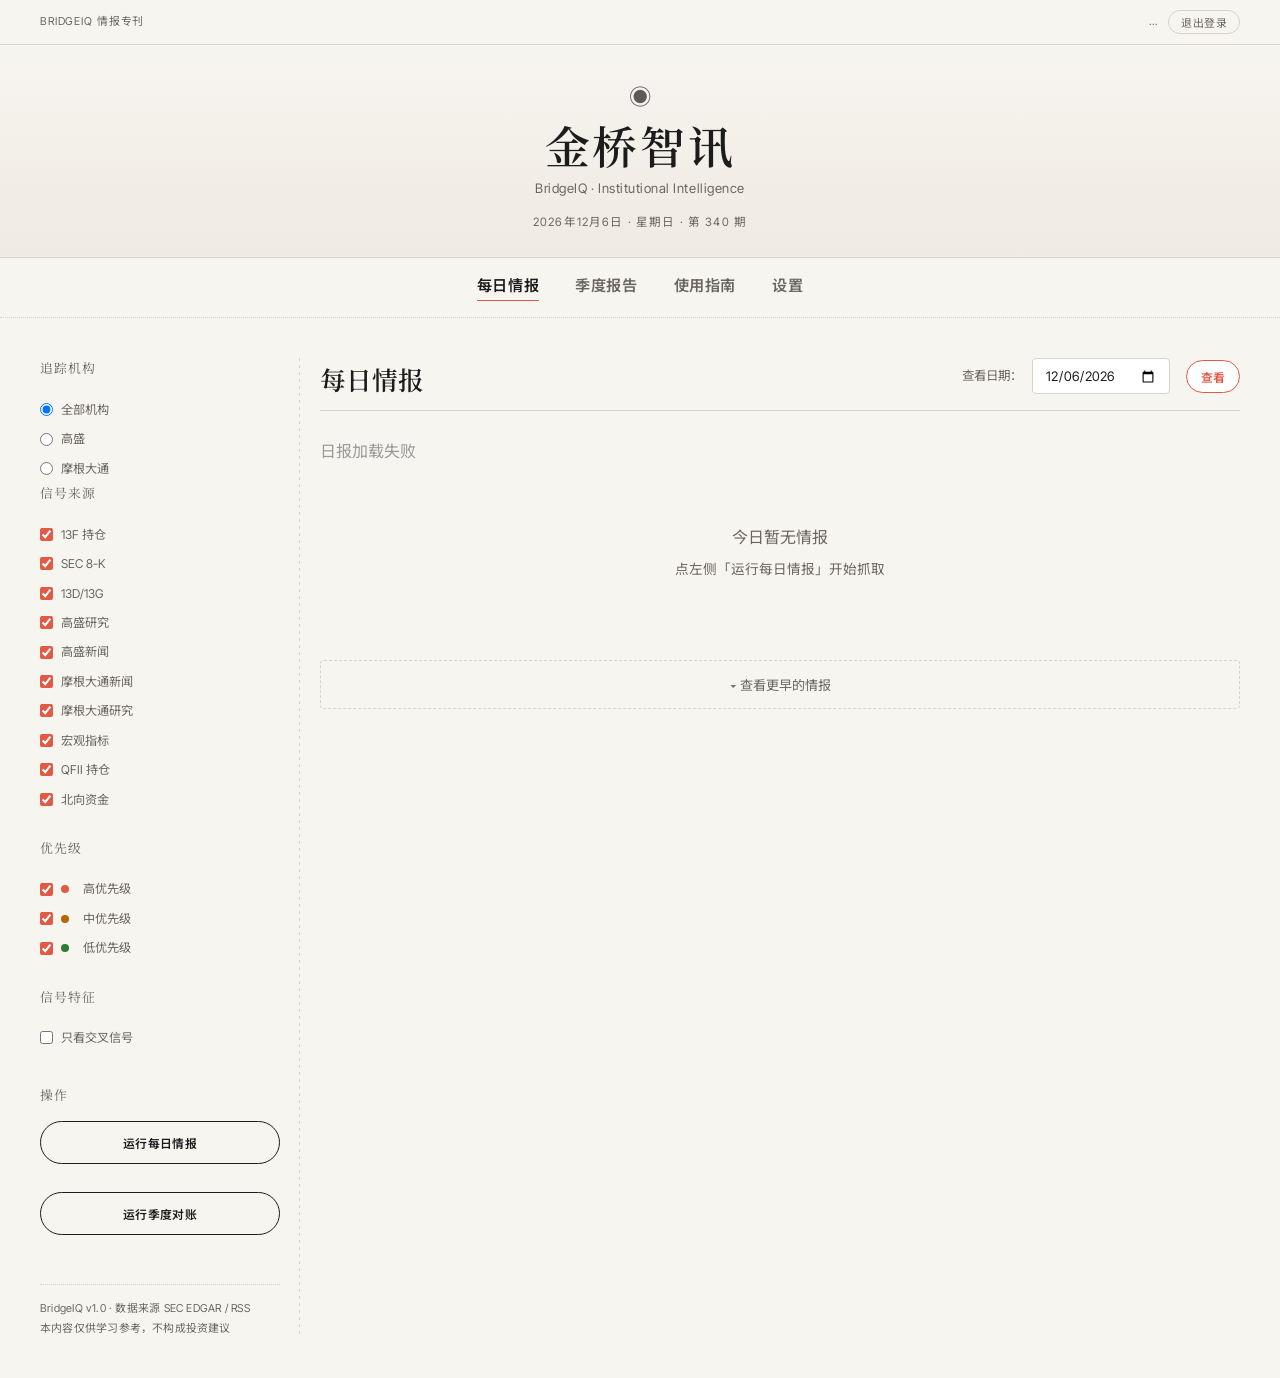
==== commit 8d62d60c: "refactor(dashboard): replace institution profile page with sidebar stats line The profile view dupli" ====
--- a/templates/dashboard.html
+++ b/templates/dashboard.html
@@ -48,7 +48,7 @@
             <label><input type="radio" name="institution" checked onchange="onInstitutionChange()" value=""> 全部机构</label>
             <label><input type="radio" name="institution" onchange="onInstitutionChange()" value="gs"> 高盛</label>
             <label><input type="radio" name="institution" onchange="onInstitutionChange()" value="jpm"> 摩根大通</label>
-            <button type="button" class="btn-sm" style="margin-top:6px" onclick="switchMainView('institution')">机构档案 ›</button>
+            <div class="inst-stats" id="instStatsLine" style="display:none"></div>
         </div>
         <h3>信号来源</h3>
         <div class="signal-filter">
@@ -119,16 +119,18 @@
         <h3>一、这个系统是干什么的？</h3>
         <p>一句话：<strong>自动盯着高盛、摩根大通等外资机构在公开市场上的各种动作，每天汇总成一份中文情报送到你眼前。</strong></p>
         <p>美国证监会（SEC）要求像高盛这样的大机构定期公开披露大量信息，比如买了哪些股票、公司发生了什么大事。这些信息虽然公开，但分散在不同网站、全是英文、格式晦涩。本系统会自动把它们抓回来，由 AI 筛选出重要内容并翻译成中文，整理成你每天花几分钟就能看完的情报日报。</p>
+        <p>除了美股披露，系统还抓取与 A 股直接相关的数据：<strong>QFII 持仓</strong>和<strong>北向资金</strong>。当高盛和摩根大通同时谈到同一家公司时，系统会自动把它标为<strong>「交叉信号」</strong>并提升优先级——两家机构的共识或分歧，往往比单一机构的观点更值得注意。</p>
         <div class="warn">所有信息都来自公开渠道，且存在不同程度的滞后；本系统仅供学习参考，<strong>不构成任何投资建议</strong>。</div>
     </div>
 
     <div class="card" id="g-start">
         <h3>二、三分钟快速上手</h3>
         <ol>
-            <li><strong>打开网页</strong>，默认就是「每日情报」页：最上面是 AI 自动生成的今日日报，下面是一条一条的原始信号。</li>
+            <li><strong>打开网页</strong>，默认就是「每日情报」页：最上面是 AI 自动生成的今日日报，下面是一条一条的原始信号，每条都带机构标签（高盛 / 摩根大通 / 公共）。</li>
+            <li>左侧边栏的 <strong>「追踪机构」</strong>可切换「全部机构 / 高盛 / 摩根大通」：选「全部」看两家汇总，选单家就只看它一家的情报。</li>
             <li>今天还没有情报？点左侧边栏的 <strong>「运行每日情报」</strong>，等一两分钟，页面会自动刷新出结果。</li>
             <li><strong>高优先级信号</strong>的 AI 解读会自动生成并直接展示；其它信号感兴趣就点卡片上的 <strong>「AI 解读」</strong>，AI 会用中文解释这条消息意味着什么。</li>
-            <li>想看高盛上个季度到底买了什么股票？点左侧 <strong>「季度报告」</strong>。</li>
+            <li>想看某家机构上个季度到底买了什么股票？点左侧 <strong>「季度报告」</strong>，页面顶部的「机构」下拉框可切换高盛 / 摩根大通，两家的报告完全独立。</li>
             <li>手机上也能用：点左上角 <strong>☰</strong> 展开同样的菜单，功能完全一致。</li>
         </ol>
     </div>
@@ -137,14 +139,14 @@
         <h3>三、信号源科普（重点）</h3>
         <p>系统的情报来自多个「信号源」，左侧边栏的「信号筛选」里可以按来源勾选/取消。下面逐一解释每个来源是什么意思。</p>
 
-        <h4><span class="src-tag t13f">13F</span>13F 持仓 —— 高盛每个季度买了什么股票</h4>
-        <p><strong>是什么：</strong>SEC 规定，凡是管理资产超过 1 亿美元的投资机构，每个季度结束后都必须提交一份叫「13F」的表格，如实列出自己持有的全部美股（哪些公司、多少股、值多少钱）。高盛也必须提交。</p>
-        <p><strong>有什么用：</strong>这是唯一能直接看到「高盛买了什么」的官方渠道。对比前后两个季度的 13F，就能看出它在加仓什么、抛售什么。</p>
+        <h4><span class="src-tag t13f">13F</span>13F 持仓 —— 机构每个季度买了什么股票</h4>
+        <p><strong>是什么：</strong>SEC 规定，凡是管理资产超过 1 亿美元的投资机构，每个季度结束后都必须提交一份叫「13F」的表格，如实列出自己持有的全部美股（哪些公司、多少股、值多少钱）。高盛、摩根大通都在其列。</p>
+        <p><strong>有什么用：</strong>这是唯一能直接看到「机构买了什么」的官方渠道。对比前后两个季度的 13F，就能看出它在加仓什么、抛售什么。</p>
         <div class="warn">两个重要局限：① <strong>滞后最长 45 天</strong>——比如一季度的持仓最晚 5 月 15 日才披露，你看到的是一两个月前的动作；② 13F 只包含<strong>美股多头持仓</strong>，看不到做空、债券、期权等操作。所以它适合观察中长期布局，不适合抄短线作业。</div>
 
         <h4><span class="src-tag t8k">8-K</span>SEC 8-K —— 公司突发大事的「官方快讯」</h4>
         <p><strong>是什么：</strong>上市公司一旦发生重大事件，必须在 <strong>4 个工作日</strong>内向 SEC 提交一份「8-K」临时报告。所谓重大事件包括：高管辞职或上任、并购收购、财报发布、债务违约、退市风险等。</p>
-        <p><strong>有什么用：</strong>8-K 相当于公司突发新闻的「官方版本」，比媒体报道更权威、更及时。系统会盯住高盛自身及关联公司的 8-K，一有大事你马上就能看到。</p>
+        <p><strong>有什么用：</strong>8-K 相当于公司突发新闻的「官方版本」，比媒体报道更权威、更及时。系统会盯住高盛、摩根大通自身的 8-K，一有大事你马上就能看到。</p>
 
         <h4><span class="src-tag t13d">13D/13G</span>13D / 13G —— 大股东「举牌」公告</h4>
         <p><strong>是什么：</strong>任何投资者买入某家上市公司超过 <strong>5%</strong> 的股份，都必须向 SEC 公开申报，俗称「举牌」。申报分两种：</p>
@@ -157,16 +159,18 @@
         <h4>三个 SEC 信号源对比</h4>
         <table>
             <tr><th>信号源</th><th>回答的问题</th><th>披露频率</th><th>时效性</th></tr>
-            <tr><td><strong>13F</strong></td><td>高盛整体持仓长什么样？</td><td>每季度一次</td><td>滞后最长 45 天</td></tr>
+            <tr><td><strong>13F</strong></td><td>机构整体持仓长什么样？</td><td>每季度一次</td><td>滞后最长 45 天</td></tr>
             <tr><td><strong>8-K</strong></td><td>公司出了什么突发大事？</td><td>事件发生后 4 个工作日内</td><td>很及时</td></tr>
             <tr><td><strong>13D/13G</strong></td><td>谁在重仓（超过 5%）某公司？</td><td>突破 5% 后申报（13D 为 10 天内）</td><td>较及时</td></tr>
         </table>
 
         <h4>其他信号源</h4>
         <ul>
-            <li><strong>高盛研究</strong>：高盛官方发布的研究观点和市场展望。</li>
-            <li><strong>新闻</strong>：主流财经媒体中与高盛相关的报道（系统会自动过滤和高盛无关的噪音）。</li>
-            <li><strong>宏观指标</strong>：高盛经济学家对美联储利率、GDP 等宏观问题的最新判断。</li>
+            <li><strong>高盛研究 / 摩根大通研究</strong>：两家机构官方发布的研究观点和市场展望。</li>
+            <li><strong>高盛新闻 / 摩根大通新闻</strong>：主流财经媒体中与对应机构相关的报道（系统会自动过滤无关噪音）。</li>
+            <li><strong>宏观指标</strong>：机构经济学家对美联储利率、GDP 等宏观问题的最新判断。</li>
+            <li><strong>QFII 持仓</strong>：合格境外机构投资者在 A 股的持仓披露（来自公开数据，随上市公司财报季更新），直接告诉你外资买了哪些 A 股。</li>
+            <li><strong>北向资金</strong>：沪深港通北向交易的每日涨跌宽度数据（多少只涨、多少只跌），用来感受外资在 A 股的整体方向和情绪。</li>
             <li><strong>自定义网页 / 主题订阅</strong>：在「设置」里添加你关心的网页或关键词主题，系统会一并盯梢，由 AI 预筛出相关内容。</li>
         </ul>
     </div>
@@ -187,14 +191,16 @@
         <h4>每日情报（默认页）</h4>
         <ul>
             <li><strong>顶部 AI 日报</strong>：当天所有信号的 AI 中文汇总，先读它。</li>
-            <li><strong>今日情报列表</strong>：一条条原始信号。高优先级信号的 AI 解读已自动展开在卡片下方；中低优先级信号点「AI 解读」生成详解（结果有缓存，不重复消耗 AI 额度）。</li>
+            <li><strong>今日情报列表</strong>：一条条原始信号，标题旁标注来源机构。高优先级信号的 AI 解读已自动展开在卡片下方；中低优先级信号点「AI 解读」生成详解（结果有缓存，不重复消耗 AI 额度）。</li>
+            <li><strong>交叉信号</strong>：两家机构同时谈到同一家公司时，卡片会出现「交叉信号」徽章，点「AI 交叉解读」可让 AI 对比两家观点的共识与分歧；左侧勾选「只看交叉信号」可一键过滤。</li>
             <li><strong>查看日期</strong>：页面顶部可选择任意历史日期回溯当天的情报。</li>
             <li><strong>更早的情报</strong>：页面底部折叠区，展开可看最近 30 天。</li>
+            <li><strong>机构统计</strong>：左侧「追踪机构」选中高盛或摩根大通时，下方会显示该机构近 7 天情报条数、高优先级条数和最近更新时间。</li>
             <li><strong>重新生成日报</strong>：系统每小时自动抓取，抓到新情报后会自动重写日报，一般不用你操心。如果刚好在新情报入库、日报还没自动更新的间隙，卡片上会出现橙色提醒（"生成时只有 N 条，现在已有 M 条"），点卡片底部的「重新生成」可以不等定时任务、立刻让 AI 基于最新情报重写一份。</li>
         </ul>
         <h4>季度报告</h4>
         <ul>
-            <li>页面顶部下拉框选择季度，下方标签栏可切换：<strong>全部</strong>（一屏到底的长页面，依次为：AI 季度洞察 → 重点标的分析 → 持仓变化 → 高优先级信号 → 前十大持仓）、<strong>概览</strong>（关键数据）、<strong>AI 分析</strong>（含 AI 季度洞察：调仓解读、A 股题材映射、宏观看点）、<strong>持仓变化</strong>（与上一季度对比：新建仓/增持/减持/清仓）、<strong>多源信号</strong>（当季相关情报）、<strong>持仓明细</strong>（默认按公司汇总，可切换"原始明细"）。</li>
+            <li>页面顶部先用<strong>「机构」下拉框</strong>选择高盛或摩根大通（两家的季度报告完全独立），再选择季度；下方标签栏可切换：<strong>全部</strong>（一屏到底的长页面，依次为：AI 季度洞察 → 重点标的分析 → 持仓变化 → 前十大持仓）、<strong>概览</strong>（关键数据）、<strong>AI 分析</strong>（含 AI 季度洞察：调仓解读、A 股题材映射、宏观看点）、<strong>持仓变化</strong>（与上一季度对比：新建仓/增持/减持/清仓）、<strong>持仓明细</strong>（默认按公司汇总，可切换"原始明细"）。</li>
             <li><strong>AI 季度洞察</strong>和<strong>重点标的分析</strong>都可以点「重新生成」刷新内容。</li>
         </ul>
         <h4>设置</h4>
@@ -206,7 +212,7 @@
         <h4>左侧两个按钮的区别</h4>
         <ul>
             <li><strong>运行每日情报</strong>：立刻抓取今天的多源信号并生成日报（平时系统每小时自动跑一次，这个按钮用于你想「现在就要」的时刻）。</li>
-            <li><strong>运行季度对账</strong>：抓取最新的 13F 持仓并生成季度报告（系统每周一早 9 点自动检查一次有没有新的 13F 申报；13F 本身每季度才披露一次，所以平时大多空手而归，披露截止日后用它手动补跑即可）。</li>
+            <li><strong>运行季度对账</strong>：抓取最新的 13F 持仓并生成季度报告，按当前选中的机构运行（系统每周一早 9 点自动检查一次有没有新的 13F 申报；13F 本身每季度才披露一次，所以平时大多空手而归，披露截止日后用它手动补跑即可）。</li>
         </ul>
         <p>两个按钮点击后都会出现<strong>实时进度面板</strong>：左侧显示流水线的四个步骤，右侧逐个信号源显示抓取状态（进行中 → 成功 / 失败），让你清楚知道系统正在做什么。</p>
     </div>
@@ -216,7 +222,7 @@
         <p>系统在后台有一个定时任务，自动保持各板块内容新鲜。下面是每个板块的更新节奏（全部为北京时间）：</p>
         <table>
             <tr><th>板块</th><th>更新频率</th><th>说明</th></tr>
-            <tr><td><strong>每日情报信号</strong></td><td>每小时自动抓取一次（整点）</td><td>8-K、13D/13G、高盛研究、新闻、宏观、自定义源全部每小时扫一遍，只抓新内容</td></tr>
+            <tr><td><strong>每日情报信号</strong></td><td>每小时自动抓取一次（整点）</td><td>8-K、13D/13G、机构研究、新闻、宏观、QFII、北向资金、自定义源全部每小时扫一遍，只抓新内容（QFII 持仓本身随财报季才有更新）</td></tr>
             <tr><td><strong>AI 每日日报</strong></td><td>抓到新情报后自动重新生成</td><td>没有新情报时不重复生成，不浪费 AI 额度</td></tr>
             <tr><td><strong>单条 AI 解读</strong></td><td>高优先级：抓取后自动生成；其它：手动点击生成</td><td>生成后缓存并自动展开（高优先级），重复看不消耗额度</td></tr>
             <tr><td><strong>13F 持仓（季度对账）</strong></td><td>每周一早 9 点自动检查</td><td>13F 本身每季度才披露一次（截止日 5/15、8/14、11/14、2/14），平时检查多为空跑</td></tr>
@@ -230,8 +236,10 @@
         <h3>七、常见问题</h3>
         <p><strong>Q：为什么 13F 持仓数据是一两个月前的？</strong><br>
         A：这是 SEC 规则决定的，所有机构都一样，最长滞后 45 天。想更早发现重仓线索，多留意 13D/13G 信号。</p>
-        <p><strong>Q：为什么有些新闻看起来和高盛关系不大？</strong><br>
-        A：系统默认只保留与高盛相关的新闻并会定期清理噪音；如有个别漏网之鱼，可在设置里关闭「新闻」源，或调整自定义主题。</p>
+        <p><strong>Q：为什么有些新闻看起来和机构关系不大？</strong><br>
+        A：系统默认只保留与追踪机构相关的新闻并会定期清理噪音；如有个别漏网之鱼，可在设置里关闭对应的新闻源，或调整自定义主题。</p>
+        <p><strong>Q：卡片上的「交叉信号」徽章是什么意思？</strong><br>
+        A：表示同一家公司（比如某只 A 股）在近期被高盛和摩根大通两家同时谈到。单一机构的观点可能是巧合，两家同时关注往往更值得研究；点「AI 交叉解读」可让 AI 分析两家是共识还是分歧。</p>
         <p><strong>Q：日报里写的条数和下面的实际情报数量对不上？</strong><br>
         A：情报是全天陆续入库的。系统每小时抓到新情报后会自动重写日报，一般过一会儿数量就对上了；如果你正好卡在新情报刚入库、日报还没自动更新的间隙，卡片上会出现橙色提醒，点「重新生成」可立刻更新到最新内容。</p>
         <p><strong>Q：AI 解读和日报会重复消耗额度吗？</strong><br>
@@ -347,12 +355,9 @@
     const inst = quarterInst();
     const reportUrl = inst === 'gs' ? `/reports/${quarter}.html` : `/reports/${inst}/${quarter}.html`;
     try {
-        // JPM quarterly signals are out of scope (daily pipeline covers JPM);
-        // only GS has a quarterly signal run to fetch.
-        const [reportResp, signalsResp] = await Promise.all([
-            fetch(reportUrl),
-            inst === 'gs' ? fetch(`/api/signals/${quarter}`) : Promise.resolve(null),
-        ]);
+        // Quarterly view no longer embeds a signals panel — daily intel
+        // covers signal browsing with better filters.
+        const reportResp = await fetch(reportUrl);
         if (reportResp.status === 404) {
             if (seq !== loadSeq) return;
             const label = inst === 'gs' ? '高盛' : '摩根大通';
@@ -363,18 +368,6 @@
         const html = await reportResp.text();
         const parser = new DOMParser();
         const doc = parser.parseFromString(html, 'text/html');
-
-        // Signals come from the JSON API (404 = this quarter has no signal run yet)
-        let signals = [];
-        let sourceStatus = {};
-        let signalsError = false;
-        if (signalsResp && signalsResp.ok) {
-            const signalData = await signalsResp.json();
-            signals = Array.isArray(signalData.signals) ? signalData.signals : [];
-            sourceStatus = signalData.source_status || {};
-        } else if (signalsResp && signalsResp.status !== 404) {
-            signalsError = true;
-        }
 
         // Ignore stale responses if the user clicked another quarter meanwhile
         if (seq !== loadSeq) return;
@@ -395,9 +388,6 @@
                 retail: extractSection(doc, '散户可借鉴思路'),
             },
             keyTickers: extractTickers(doc),
-            signals: signals,
-            sourceStatus: sourceStatus,
-            signalsError: signalsError,
             holdings: extractHoldings(doc),
             holdingsTotal: extractHoldingsTotal(doc),
         };
@@ -464,12 +454,7 @@
                 _pipelineEventSource.close();
                 _pipelineEventSource = null;
                 btn.disabled = false;
-                const errCount = (data.errors || []).length;
-                if (errCount) {
-                    setRunMsg('部分完成：' + (data.signal_count || 0) + ' 条信号，' + errCount + ' 个源出错', 'err');
-                } else {
-                    setRunMsg('数据已更新：' + (data.signal_count || 0) + ' 条信号', 'ok');
-                }
+                setRunMsg('季度报告已生成：' + (data.quarter || ''), 'ok');
                 updatePipelinePanel(sourceStates, steps, data);
                 refreshReports();
             } else if (data.event === 'job_error') {
@@ -477,7 +462,7 @@
                 _pipelineEventSource = null;
                 btn.disabled = false;
                 setRunMsg('运行失败：' + data.error, 'err');
-                updatePipelinePanel(sourceStates, steps, {signal_count: 0, errors: [data.error]});
+                updatePipelinePanel(sourceStates, steps, {errors: [data.error]});
             }
         } catch(ex) { console.error('SSE parse error', ex); }
     };
@@ -533,9 +518,8 @@
         const errCount = (summary.errors || []).length;
         html += `<div class="prog-summary">
             <strong>运行报告</strong><br>
-            <span class="prog-line">对账季度：${esc(summary.quarter || '')}</span><br>
-            <span class="prog-line">信号总数：${summary.signal_count || 0} 条</span><br>
-            <span class="prog-line ${errCount ? 'err' : 'ok'}">${errCount ? errCount + ' 个源出错' : '全部成功'}</span>
+            ${summary.quarter ? `<span class="prog-line">对账季度：${esc(summary.quarter)}</span><br>` : ''}
+            <span class="prog-line ${errCount ? 'err' : 'ok'}">${errCount ? '运行失败' : '季度报告已生成'}</span>
             ${(summary.errors || []).map(e => `<div class="prog-err-line">${esc(String(e)).substring(0, 120)}</div>`).join('')}
         </div>
         <button class="run-btn mt-12" onclick="document.getElementById('progressPanel').style.display='none'">关闭</button>`;
@@ -786,7 +770,6 @@
     ['overview', '概览'],
     ['analysis', 'AI 分析'],
     ['changes', '持仓变化'],
-    ['signals', '多源信号'],
     ['holdings', '持仓明细'],
 ];
 
@@ -808,6 +791,11 @@
         <div class="daily-header">
             <h2>季度报告</h2>
             <div class="date-picker-row">
+                <span>机构：</span>
+                <select id="quarterInstSelect" onchange="onQuarterInstSelect(this.value)">
+                    <option value="gs" ${quarterInst() === 'gs' ? 'selected' : ''}>高盛</option>
+                    <option value="jpm" ${quarterInst() === 'jpm' ? 'selected' : ''}>摩根大通</option>
+                </select>
                 <span>选择季度：</span>
                 <select id="quarterSelect" onchange="loadQuarter(this.value)">${options}</select>
             </div>
@@ -822,6 +810,15 @@
     renderQuarterPanel();
 }
 
+// Quarterly header institution dropdown: delegate to the rail radio so all
+// institution-switch logic (reports refetch, profile refresh) stays in one place.
+function onQuarterInstSelect(value) {
+    const radio = document.querySelector(`input[name="institution"][value="${value}"]`);
+    if (!radio) return;
+    radio.checked = true;
+    radio.dispatchEvent(new Event('change', { bubbles: true }));
+}
+
 function switchQuarterTab(tab) {
     currentQuarterTab = tab;
     document.querySelectorAll('.quarter-tab').forEach(b =>
@@ -834,9 +831,6 @@
     const el = document.getElementById('quarterPanel');
     if (!el || !reportData) return;
     const d = reportData;
-    const filterSection = document.getElementById('signalFilterSection');
-    const showFilter = currentQuarterTab === 'signals';
-    if (filterSection && currentView === 'quarter') filterSection.style.display = showFilter ? 'block' : 'none';
 
     switch (currentQuarterTab) {
         case 'overview':
@@ -850,10 +844,6 @@
             el.innerHTML = '<div class="loading">加载中...</div>';
             loadQuarterChanges(d, el);
             break;
-        case 'signals':
-            el.innerHTML = renderSignalsPanel(d);
-            renderSignals();
-            break;
         case 'holdings':
             el.innerHTML = renderHoldingsPanel(d);
             break;
@@ -862,7 +852,6 @@
             el.innerHTML = '<div id="insightSlot"><div class="loading">AI 季度洞察生成中...</div></div>'
                 + '<div id="tickerSlot"><div class="loading">重点标的分析生成中...</div></div>'
                 + '<div id="changesSlot"><div class="loading">加载中...</div></div>'
-                + renderHighSignalsCard(d)
                 + renderTopHoldingsCard(d);
             loadQuarterInsight(d);
             loadTickerProfiles(d);
@@ -959,20 +948,6 @@
     `;
 }
 
-// ====== High-priority signals only (for the stacked "all" view) ======
-function renderHighSignalsCard(d) {
-    const high = d.signals.filter(s => s.strength === 'high');
-    return `
-        <div class="page-header">
-            <h2>高优先级信号</h2>
-            <span class="meta">共 ${high.length} 条 · ${d.quarter}</span>
-        </div>
-        <div class="card">
-            ${high.length ? high.map(s => renderSignalCard(s)).join('') : '<p class="muted">本季度无高优先级信号</p>'}
-        </div>
-    `;
-}
-
 // ====== Top-10 holdings with portfolio share (for the stacked "all" view) ======
 function renderTopHoldingsCard(d) {
     const companies = aggregateHoldingsByName(d.holdings);
@@ -1057,8 +1032,6 @@
 }
 
 function renderOverview(d) {
-    const sigCount = d.signals.length;
-    const highCount = d.signals.filter(s => s.strength === 'high').length;
     const confidence = parseConfidence(d.confidence);
     const sentiment = cleanSentiment(d.sentiment);
 
@@ -1075,14 +1048,6 @@
             <div class="stat-card">
                 <div class="num">${d.keyTickers.length}</div>
                 <div class="label">重点标的</div>
-            </div>
-            <div class="stat-card">
-                <div class="num">${sigCount}</div>
-                <div class="label">多源信号</div>
-            </div>
-            <div class="stat-card">
-                <div class="num">${highCount}</div>
-                <div class="label">高优先级信号</div>
             </div>
             <div class="stat-card">
                 <span class="sentiment-tag ${sentimentClass}">${sentiment}</span>
@@ -1094,30 +1059,12 @@
         </div>
 
         <div class="card">
-            <h3>信号源状态</h3>
-            <div class="chip-row">
-                ${Object.entries(d.sourceStatus).map(([src, status]) => `
-                    <span class="src-status ${status === 'ok' ? 'ok' : 'warn'}">
-                        ${src}: ${status === 'ok' ? '正常' : '暂不可用'}
-                    </span>
-                `).join('')}
-            </div>
-        </div>
-
-        <div class="card">
             <h3>重点标的</h3>
             <div class="chip-row-sm">
                 ${d.keyTickers.map(t => `<span class="ticker-chip">${t}</span>`).join('')}
             </div>
         </div>
 
-        ${d.signals.length > 0 ? `
-        <div class="card">
-            <h3>最新高优先级信号</h3>
-            ${d.signals.filter(s => s.strength === 'high').slice(0, 3).map(s => renderSignalCard(s)).join('')}
-            ${d.signals.filter(s => s.strength === 'high').length === 0 ? '<p class="muted">本季度无高优先级信号</p>' : ''}
-        </div>
-        ` : ''}
     `;
 }
 
@@ -1137,55 +1084,6 @@
         <div class="card"><h3>风险提示</h3><p class="analysis-text danger">${a.risks}</p></div>
         <div class="card"><h3>散户可借鉴思路</h3><p class="analysis-text">${a.retail}</p></div>
     `;
-}
-
-function renderSignalsPanel(d) {
-    return `
-        <div class="page-header">
-            <h2>多源信号</h2>
-            <span class="meta">共 ${d.signals.length} 条信号 · ${d.quarter}</span>
-        </div>
-        ${d.signalsError ? '<div class="card card-error"><p>信号数据加载失败，请稍后重试</p></div>' : ''}
-        <div id="signalsContainer"></div>
-    `;
-}
-
-function renderSignals() {
-    const container = document.getElementById('signalsContainer');
-    if (!container || !reportData) return;
-
-    const activeSources = [...document.querySelectorAll('.filter-source:checked')].map(cb => cb.value);
-    const activeStrengths = [...document.querySelectorAll('.filter-strength:checked')].map(cb => cb.value);
-
-    const crossOnly = document.getElementById('filterCrossOnly')?.checked;
-    let filtered = reportData.signals.filter(s => {
-        const srcMatch = activeSources.includes(s.source);
-        const strMatch = activeStrengths.includes(s.strength);
-        if (crossOnly && !(s.cross_refs && s.cross_refs.length)) return false;
-        return srcMatch && strMatch;
-    });
-
-    if (filtered.length === 0) {
-        container.innerHTML = '<div class="empty-state"><p>没有匹配的信号，试试调整筛选条件</p></div>';
-        return;
-    }
-
-    const grouped = { high: [], medium: [], low: [] };
-    filtered.forEach(s => {
-        const key = Object.prototype.hasOwnProperty.call(grouped, s.strength) ? s.strength : 'low';
-        grouped[key].push(s);
-    });
-
-    let html = '';
-    for (const [level, signals] of Object.entries(grouped)) {
-        if (signals.length === 0) continue;
-        const dotClass = level === 'high' ? 'dot-high' : level === 'medium' ? 'dot-medium' : 'dot-low';
-        const label = level === 'high' ? '高优先级' : level === 'medium' ? '中优先级' : '低优先级';
-        html += `<div class="card"><h3><span class="dot ${dotClass}"></span>${label}信号 (${signals.length})</h3>`;
-        signals.forEach(s => { html += renderSignalCard(s); });
-        html += '</div>';
-    }
-    container.innerHTML = html;
 }
 
 // Escape external content (RSS/SEC-derived) before injecting into innerHTML
@@ -1395,60 +1293,12 @@
         } else {
             document.getElementById('mainContent').innerHTML = '<div class="loading">暂无报告数据，请先运行季度对账</div>';
         }
-    } else if (view === 'institution') {
-        if (filterSection) filterSection.style.display = 'block';
-        await renderInstitutionProfile();
     } else if (view === 'settings') {
         if (filterSection) filterSection.style.display = 'none';
         await renderSettings();
     } else if (view === 'guide') {
         if (filterSection) filterSection.style.display = 'none';
         renderGuide();
-    }
-}
-
-// ====== Institution profile view ======
-async function renderInstitutionProfile() {
-    const main = document.getElementById('mainContent');
-    const inst = quarterInst();  // "全部机构" 时默认高盛（档案必须是单机构）
-    main.innerHTML = '<div class="loading">加载机构档案...</div>';
-    try {
-        const resp = await fetch(`/api/institutions/${inst}/overview`);
-        if (!resp.ok) throw new Error(`HTTP ${resp.status}`);
-        const d = await resp.json();
-        const i = d.institution || {};
-        const stats = d.stats || {};
-        const lastAt = stats.last_signal_at
-            ? new Date(stats.last_signal_at).toLocaleString('zh-CN') : '暂无';
-        const reportCard = d.latest_report
-            ? `<div class="daily-report-card"><h3>最新季度报告</h3>
-                 <p><a href="${d.latest_report.path}" target="_blank">${esc(d.latest_report.quarter)} 季度报告 →</a></p></div>`
-            : `<div class="daily-report-card"><h3>最新季度报告</h3>
-                 <p class="muted">暂无，请到「季度报告」页运行季度对账生成</p></div>`;
-        const recentHtml = (d.recent_signals || []).map(renderSignalCard).join('')
-            || '<p class="muted">近 7 天暂无情报</p>';
-        const crossHtml = (d.cross_signals || []).map(renderSignalCard).join('')
-            || '<p class="muted">近 30 天暂无跨机构交叉信号</p>';
-        main.innerHTML = `
-            <h2>${esc(i.display_name || inst)} · 机构档案</h2>
-            <div class="daily-report-card">
-                <p><strong>${esc(i.display_name || '')}</strong>（${esc(i.name || '')}）
-                   · CIK ${esc(i.cik || '—')} · ${i.enabled ? '追踪中' : '已停用'}</p>
-                <p>近 7 天情报 <strong>${stats.signals_7d ?? 0}</strong> 条
-                   · 高优先级 <strong>${stats.high_7d ?? 0}</strong> 条
-                   · 最近更新 ${esc(lastAt)}</p>
-            </div>
-            ${reportCard}
-            <h2>近 7 天情报</h2>
-            <div id="instRecentBox">${recentHtml}</div>
-            <h2>跨机构交叉信号（30 天）</h2>
-            <div id="instCrossBox">${crossHtml}</div>
-        `;
-        addAiToggles(main);
-        main.querySelectorAll('.signal-card').forEach(updateSummaryToggle);
-    } catch (e) {
-        console.error(e);
-        main.innerHTML = '<div class="loading">机构档案加载失败</div>';
     }
 }
 
@@ -1552,12 +1402,21 @@
 async function onInstitutionChange() {
     const sel = document.querySelector('input[name="institution"]:checked');
     currentInstitution = sel ? sel.value : '';
-    if (currentView === 'institution') {
-        await renderInstitutionProfile();
-    } else if (currentView === 'quarter') {
+    updateInstStats();
+    if (currentView === 'quarter') {
         await refreshReports();
     } else {
-        loadDailyIntel(3);
+        // Daily view: reload whatever mode is active so the feed matches the
+        // selected institution (today, custom date, or N-day range).
+        const picker = document.getElementById('dailyDatePicker');
+        const today = new Date().toISOString().slice(0, 10);
+        if (picker && picker.value && picker.value !== today) {
+            await loadDateSignals(picker.value);
+        } else if (dailyDays === null) {
+            await loadTodayView();
+        } else {
+            await loadDailyIntel(dailyDays);
+        }
     }
 }
 function instBadge(instId) {
@@ -1565,6 +1424,30 @@
     if (instId === 'gs') return '<span class="inst-tag">高盛</span>';
     if (instId === 'jpm') return '<span class="inst-tag">摩根大通</span>';
     return '<span class="inst-tag">' + esc(instId) + '</span>';
+}
+
+// Sidebar one-liner stats under 追踪机构 (only for a specific institution).
+async function updateInstStats() {
+    const el = document.getElementById('instStatsLine');
+    if (!el) return;
+    if (!currentInstitution) {
+        el.style.display = 'none';
+        el.textContent = '';
+        return;
+    }
+    try {
+        const resp = await fetch(`/api/institutions/${currentInstitution}/stats`);
+        if (!resp.ok) throw new Error(`HTTP ${resp.status}`);
+        const s = await resp.json();
+        const lastAt = s.last_signal_at
+            ? new Date(s.last_signal_at).toLocaleString('zh-CN', {month: 'numeric', day: 'numeric', hour: '2-digit', minute: '2-digit'})
+            : '暂无';
+        el.textContent = `近 7 天情报 ${s.signals_7d} 条 · 高优先级 ${s.high_7d} 条 · 最近更新 ${lastAt}`;
+        el.style.display = 'block';
+    } catch (e) {
+        console.error('Failed to load institution stats', e);
+        el.style.display = 'none';
+    }
 }
 async function loadDailyIntel(days) {
     dailyDays = days;
@@ -1657,8 +1540,6 @@
         } else {
             renderDailyIntel();
         }
-    } else {
-        renderSignals();
     }
 }
 
@@ -2061,23 +1942,6 @@
     } catch(e) { panel.innerHTML = '<span class="c-danger">网络错误</span>'; }
 }
 
-// Auto-show cached AI analysis on high-priority cards (the pipeline generates
-// it at fetch time). 404 = not generated yet (e.g. older signals) — collapse
-// back and leave the manual button; never auto-POST here so browsing history
-// can't spend LLM quota unexpectedly.
-async function autoLoadHighAnalysis(panel, signalId) {
-    if (!panel) return;
-    panel.classList.add('open');
-    panel.innerHTML = '<span class="c-muted">AI 解读加载中...</span>';
-    try {
-        const resp = await fetch(`/api/signals/${signalId}/analysis`);
-        if (!resp.ok) { panel.classList.remove('open'); panel.innerHTML = ''; return; }
-        const r = await resp.json();
-        panel.innerHTML = formatMd(r.analysis);
-        panel.dataset.loaded = 'true';
-    } catch(e) { panel.classList.remove('open'); panel.innerHTML = ''; }
-}
-
 async function loadDailyReport(dateStr, force) {
     const container = document.getElementById('dailyReportContainer');
     if (!container) return;
@@ -2152,6 +2016,7 @@
 
 // Add AI-analysis toggles to every signal card under a root element.
 function addAiToggles(rootEl) {
+    const highPanels = [];
     (rootEl || document).querySelectorAll('.signal-card').forEach(card => {
         const titleEl = card.querySelector('h4');
         if (!titleEl) return;
@@ -2179,8 +2044,8 @@
         panel.id = 'ai-' + sigId;
         card.appendChild(panel);
 
-        // High-priority cards: show the pipeline-generated analysis directly.
-        if (card.classList.contains('high')) autoLoadHighAnalysis(panel, sigId);
+        // High-priority cards: collect for one bulk prefetch (not N GETs).
+        if (card.classList.contains('high')) highPanels.push({ panel, sigId });
 
         // Cross-institutional cards: offer the GS-vs-JPM divergence read.
         const crossBadgeEl = card.querySelector('.cross-badge');
@@ -2196,6 +2061,30 @@
             card.appendChild(crossPanel);
         }
     });
+    prefetchHighAnalyses(highPanels);
+}
+
+// One bulk request for all high-priority cards' cached analyses; panels for
+// signals without a cached analysis stay collapsed (manual toggle remains).
+async function prefetchHighAnalyses(items) {
+    if (!items.length) return;
+    try {
+        const resp = await fetch('/api/signals/analyses', {
+            method: 'POST',
+            headers: { 'Content-Type': 'application/json' },
+            body: JSON.stringify({ ids: items.map(i => i.sigId) }),
+        });
+        if (!resp.ok) return;
+        const r = await resp.json();
+        const map = r.analyses || {};
+        items.forEach(({ panel, sigId }) => {
+            const text = map[sigId];
+            if (!text) return;
+            panel.classList.add('open');
+            panel.innerHTML = formatMd(text);
+            panel.dataset.loaded = 'true';
+        });
+    } catch (e) { /* prefetch is best-effort; manual toggle still works */ }
 }
 
 // Override renderDailyIntel (earlier range view) to add AI toggles.
@@ -2211,7 +2100,7 @@
     dailyDays = null;  // custom date mode
     document.getElementById('mainContent').innerHTML = '<div class="loading">加载中...</div>';
     try {
-        const resp = await fetch(`/api/signals/date/${dateStr}`);
+        const resp = await fetch(`/api/signals/date/${dateStr}?institution=${currentInstitution}`);
         if (!resp.ok) throw new Error(`HTTP ${resp.status}`);
         const json = await resp.json();
         dailyData = json.signals || [];
--- a/static/css/magazine.css
+++ b/static/css/magazine.css
@@ -140,6 +140,17 @@
     letter-spacing: 0.02em;
     border-top: 1px dotted var(--rule);
     padding-top: 14px;
+}
+
+/* 追踪机构下方的一行统计 */
+.inst-stats {
+    font-size: 0.66rem;
+    color: var(--ink-muted);
+    line-height: 1.7;
+    letter-spacing: 0.02em;
+    margin-top: 8px;
+    padding-top: 8px;
+    border-top: 1px dotted var(--rule);
 }
 
 /* 筛选复选框 */
